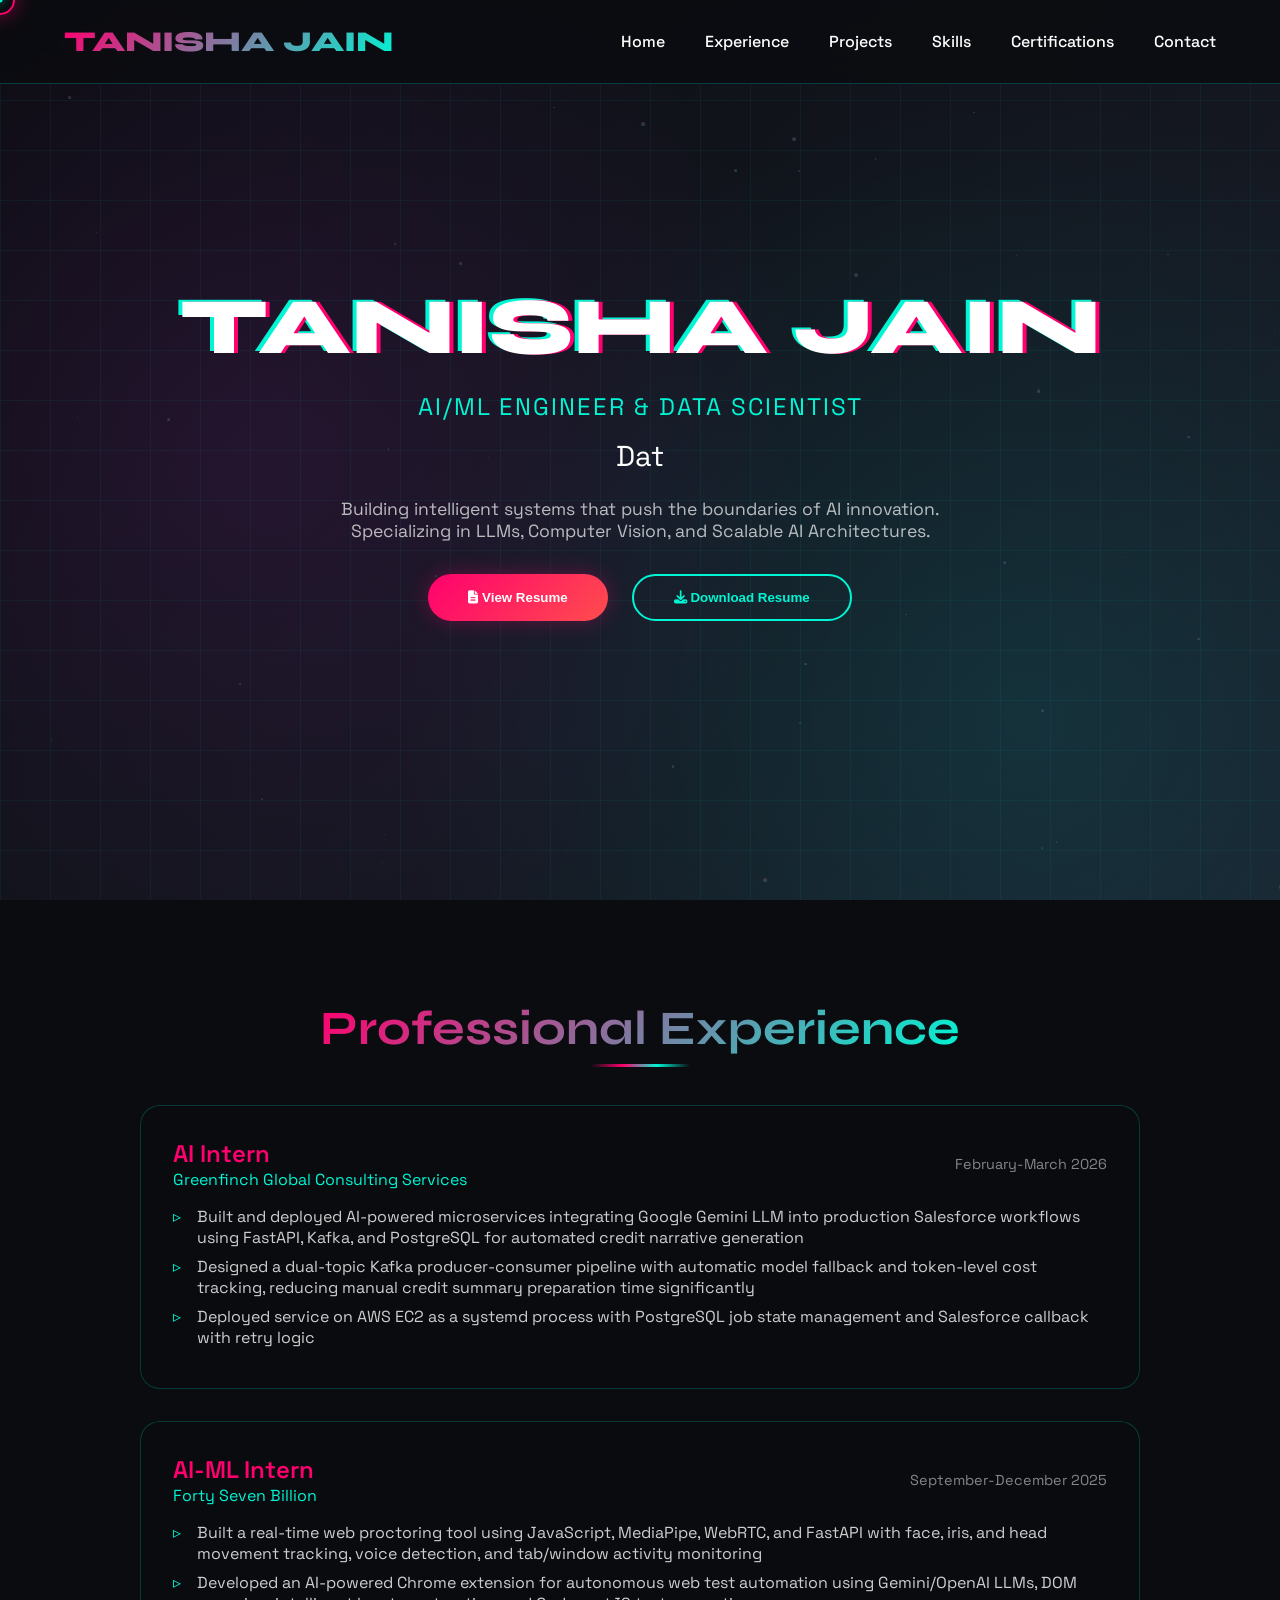
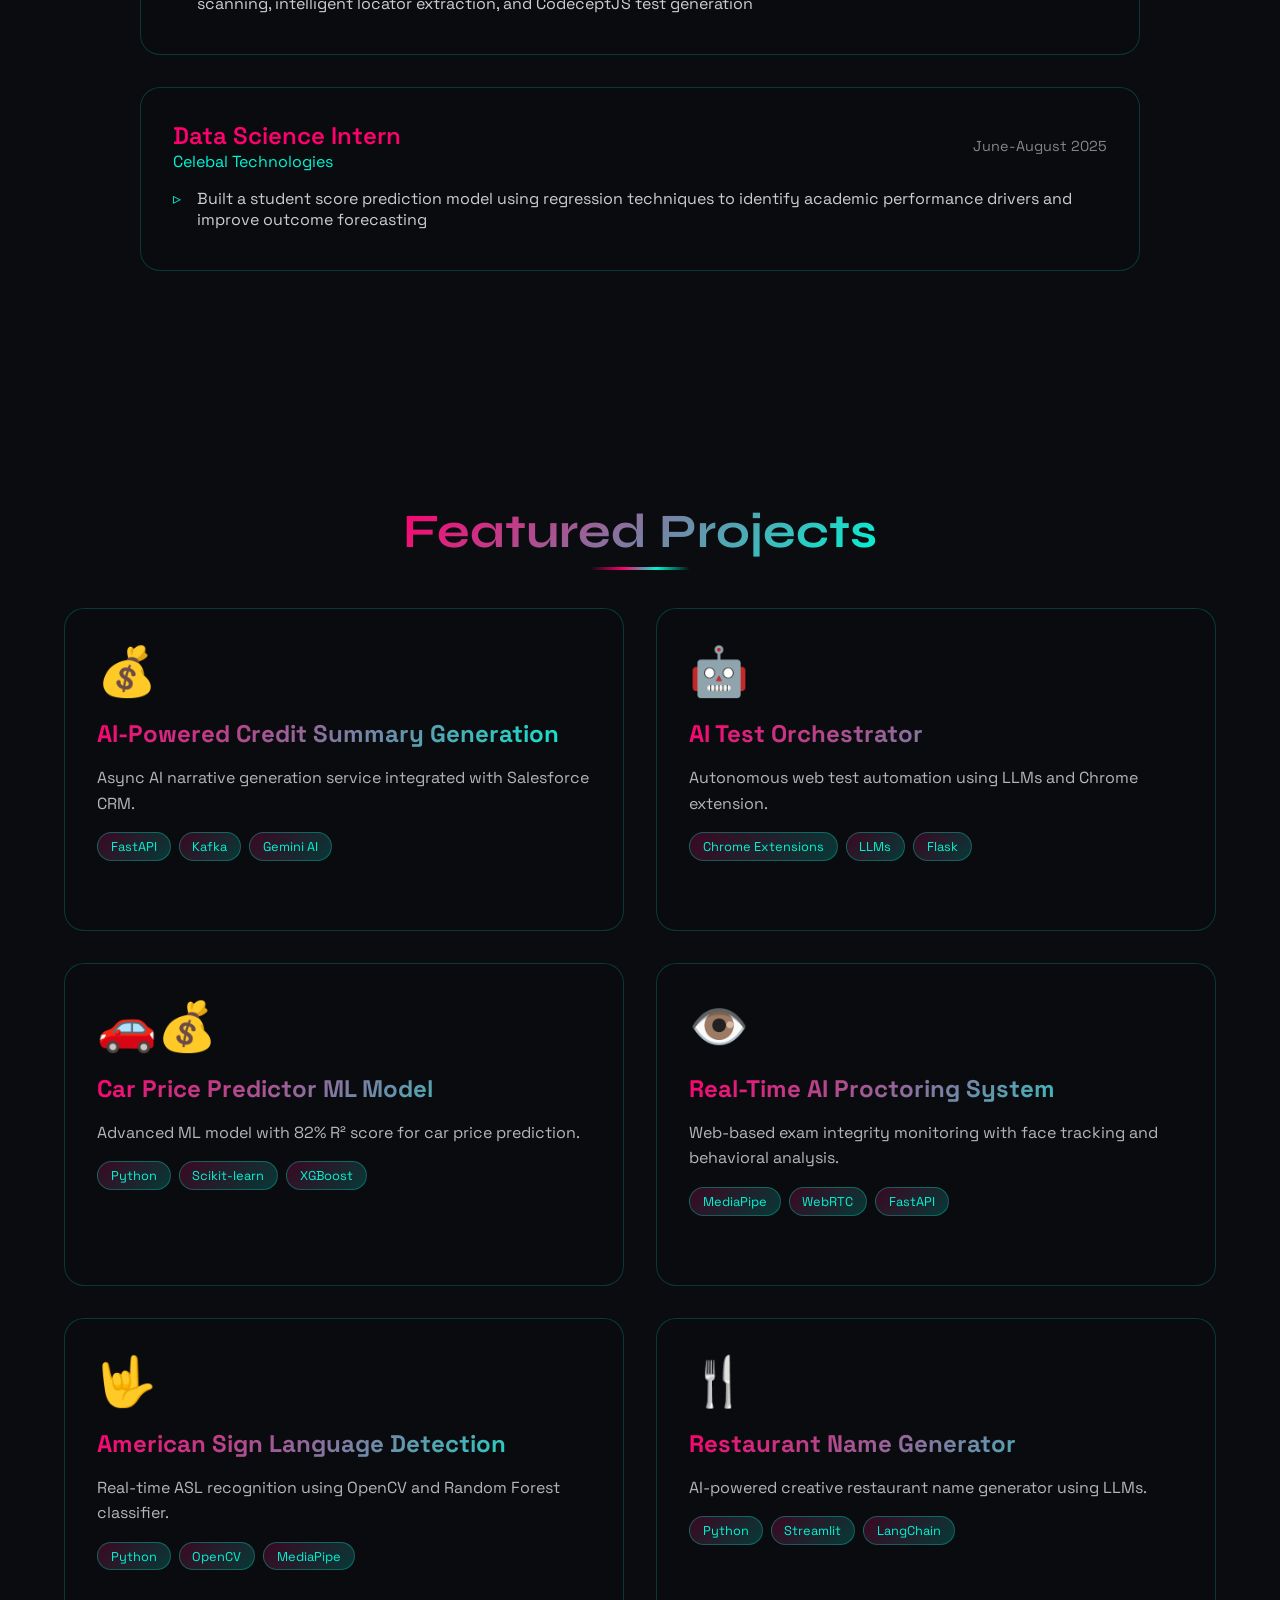
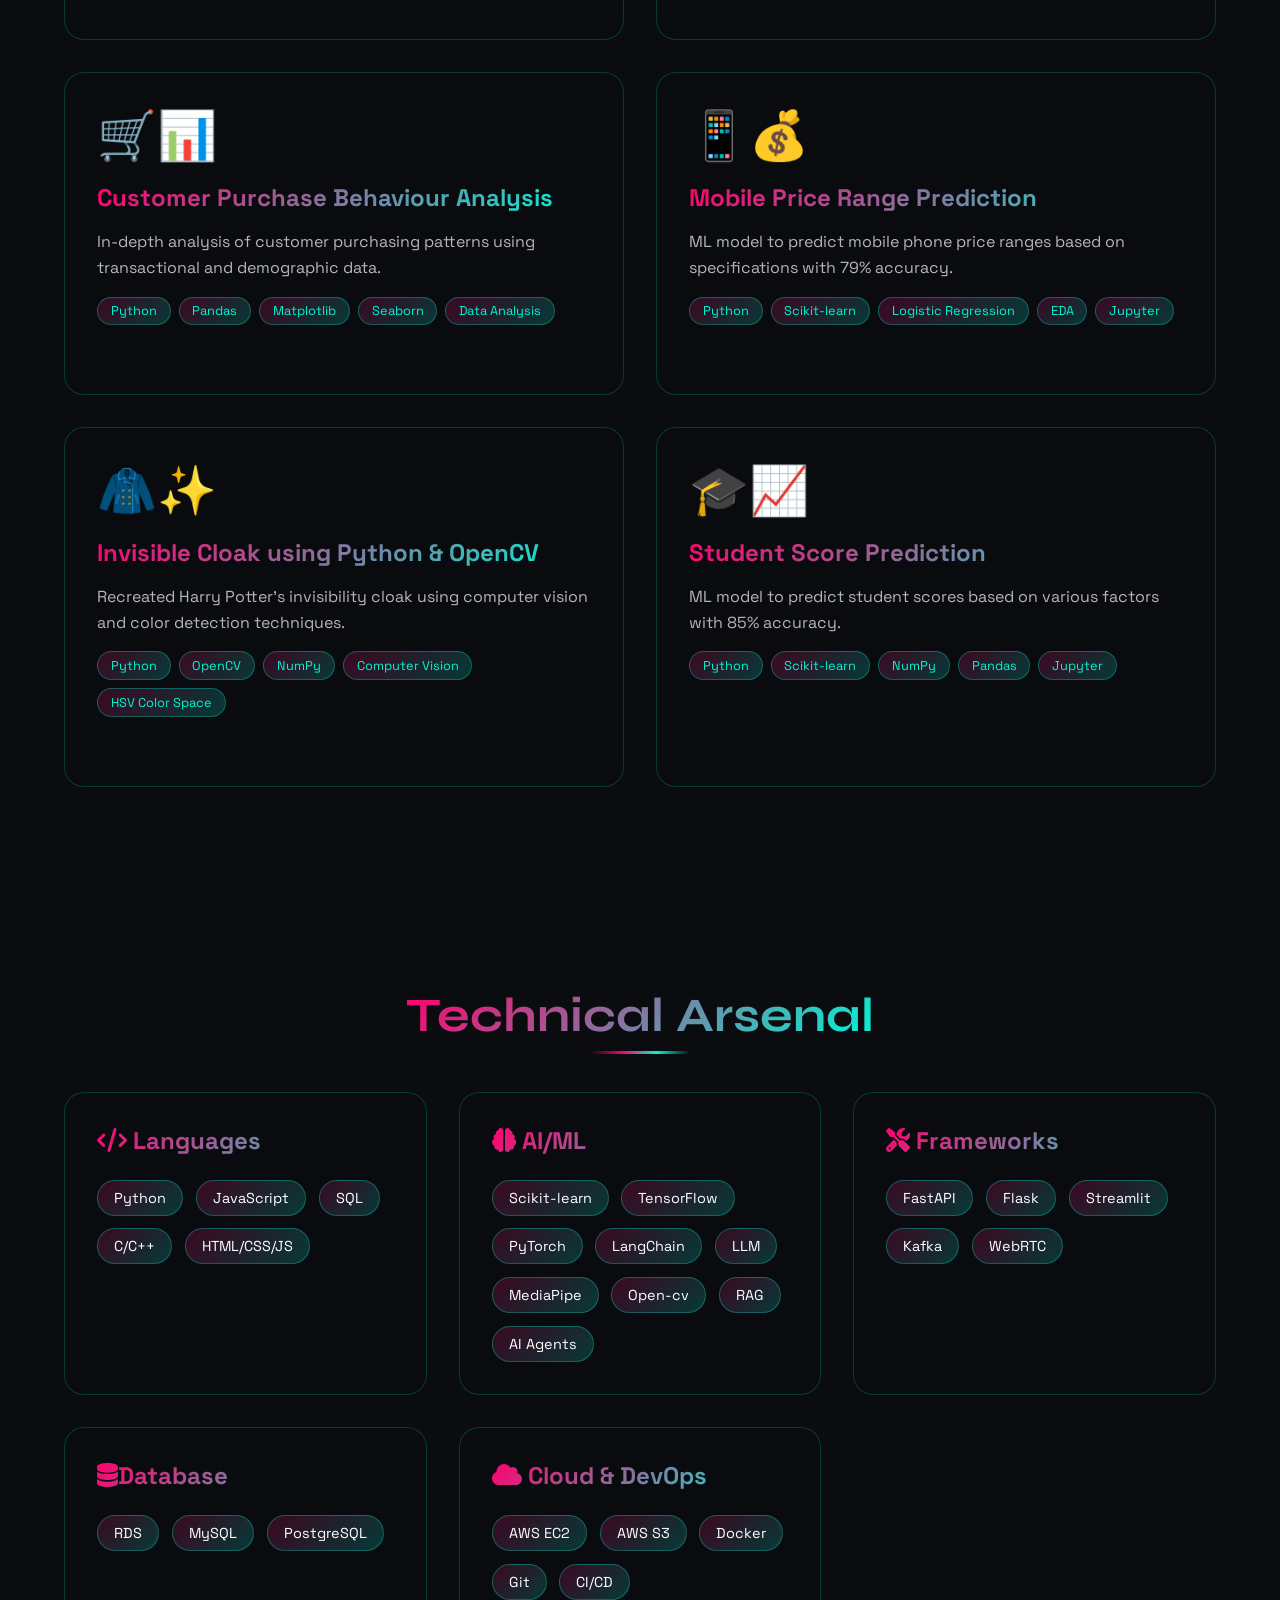
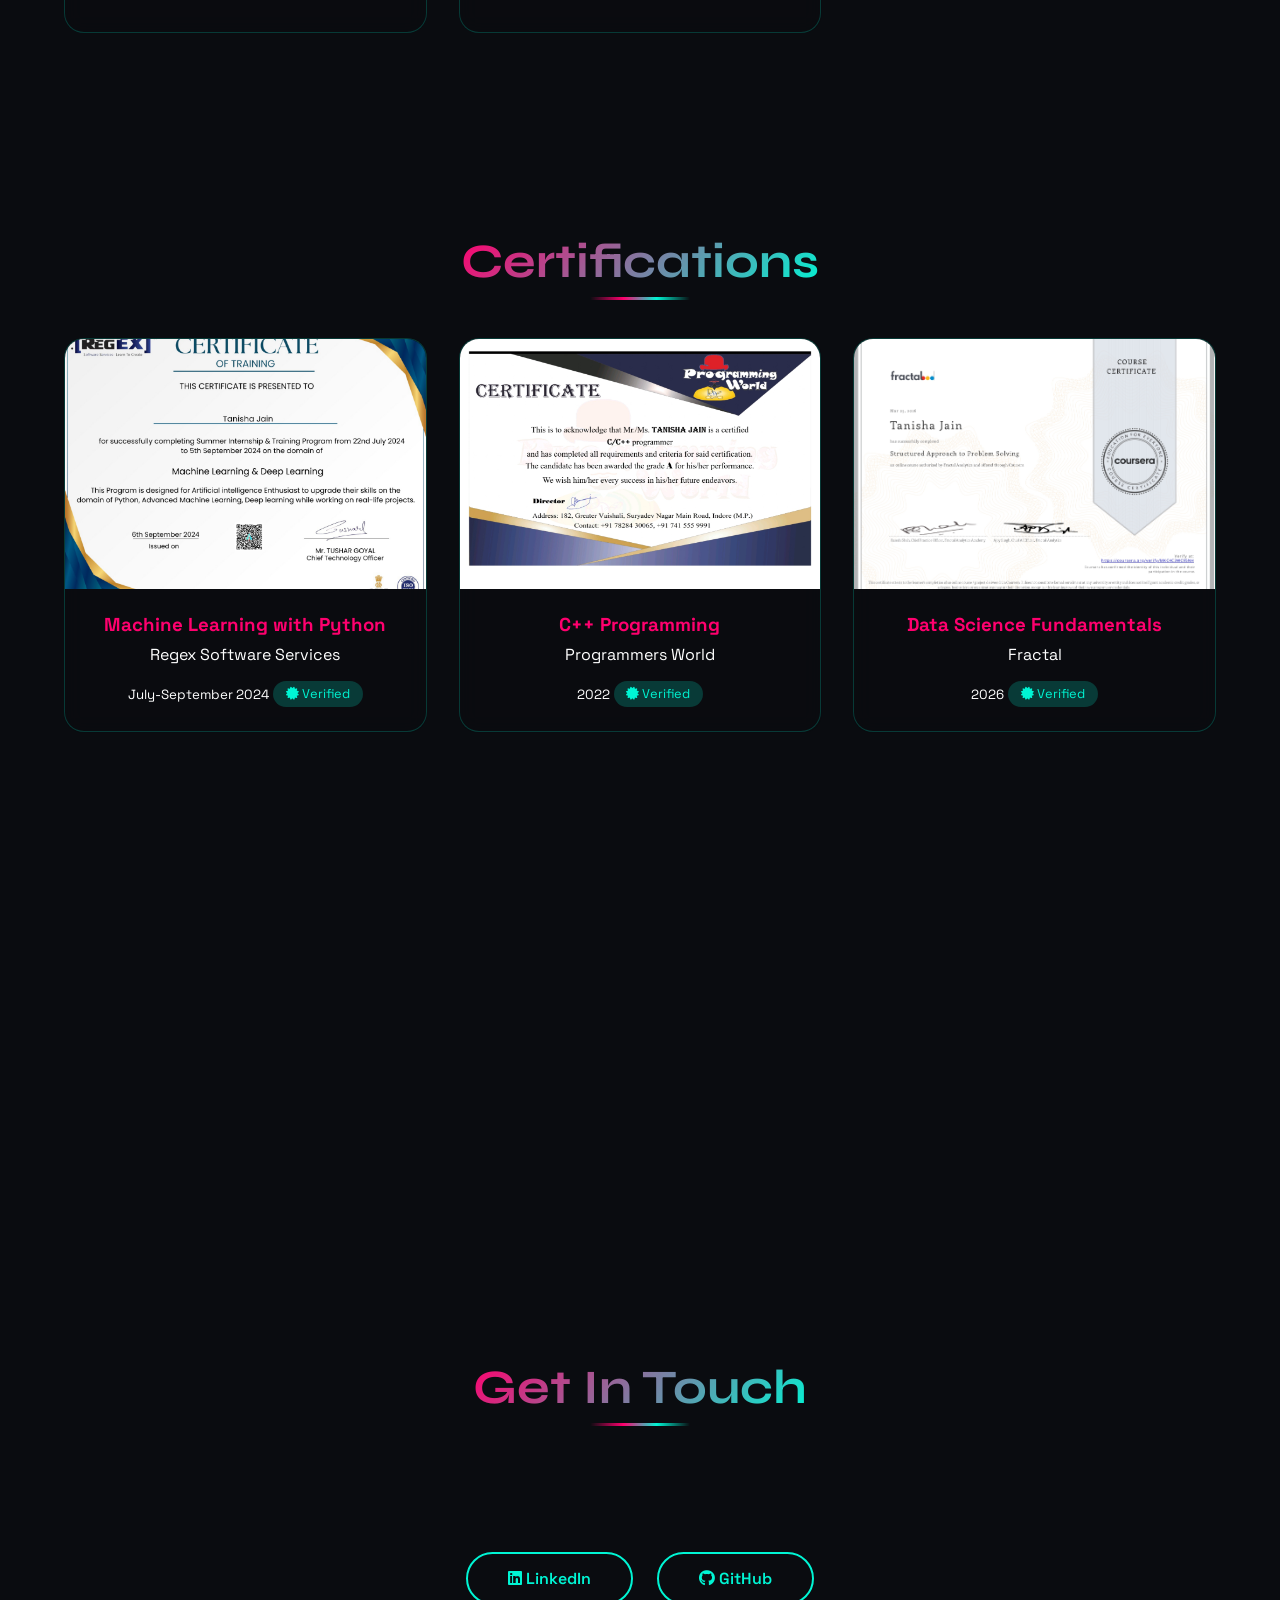
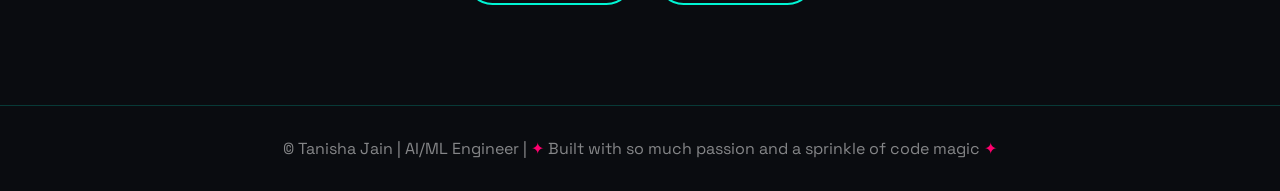
==== index.html @ f562c172 "Dev" ====
<!DOCTYPE html>
<html lang="en">

<head>
    <meta charset="UTF-8">
    <meta name="viewport" content="width=device-width, initial-scale=1.0, user-scalable=no">
    <title>Tanisha Jain | AI/ML Engineer - Portfolio</title>
    <link
        href="https://fonts.googleapis.com/css2?family=Space+Grotesk:wght@300;400;500;600;700&family=Syne:wght@400;500;600;700;800&display=swap"
        rel="stylesheet">
    <link rel="stylesheet" href="https://cdnjs.cloudflare.com/ajax/libs/font-awesome/6.4.0/css/all.min.css">
    <link rel="stylesheet" href="css/style.css">
</head>

<body>

    <div class="bg-gradient"></div>
    <div class="grid-overlay"></div>
    <div class="particles" id="particles"></div>

    <!-- Custom Cursor -->
    <div class="cursor"></div>
    <div class="cursor-dot"></div>

    <!-- Navigation -->
    <nav class="nav" id="nav">
        <div class="logo">TANISHA JAIN</div>
        <div class="menu-btn" onclick="toggleMenu()">
            <i class="fas fa-bars"></i>
        </div>
        <ul class="nav-links" id="navLinks">
            <li><a href="#home">Home</a></li>
            <li><a href="#experience">Experience</a></li>
            <li><a href="#projects">Projects</a></li>
            <li><a href="#skills">Skills</a></li>
            <li><a href="#certifications">Certifications</a></li>
            <li><a href="#contact">Contact</a></li>
        </ul>
    </nav>

    <!-- Hero Section -->
    <section id="home" class="hero">
        <div class="hero-content">
            <h1 class="glitch-text">TANISHA JAIN</h1>
            <div class="hero-subtitle">AI/ML ENGINEER & DATA SCIENTIST</div>
            <div class="typed-text">
                <span id="typed"></span>
            </div>
            <p class="hero-desc">Building intelligent systems that push the boundaries of AI innovation. Specializing in
                LLMs, Computer Vision, and Scalable AI Architectures.</p>
            <div class="hero-buttons">
                <button class="btn-primary" onclick="openResumeModal()">
                    <i class="fas fa-file-alt"></i> View Resume
                </button>
                <button class="btn-secondary" onclick="downloadResume()">
                    <i class="fas fa-download"></i> Download Resume
                </button>
            </div>
        </div>
    </section>

    <!-- Experience Section -->
    <section id="experience" class="section">
        <h2 class="section-title"><span>Professional Experience</span></h2>
        <div class="exp-container">
            <div class="exp-card reveal">
                <div class="exp-header">
                    <div>
                        <div class="exp-title">AI Intern</div>
                        <div class="exp-company">Greenfinch Global Consulting Services</div>
                    </div>
                    <div class="exp-date">February-March 2026</div>
                </div>
                <ul class="exp-list">
                    <li>Built and deployed AI-powered microservices integrating Google Gemini LLM into production
                        Salesforce workflows using FastAPI, Kafka, and PostgreSQL for automated credit narrative
                        generation</li>
                    <li>Designed a dual-topic Kafka producer-consumer pipeline with automatic model fallback and
                        token-level cost tracking, reducing manual credit summary preparation time significantly</li>
                    <li>Deployed service on AWS EC2 as a systemd process with PostgreSQL job state management and
                        Salesforce callback with retry logic</li>
                </ul>
            </div>

            <div class="exp-card reveal">
                <div class="exp-header">
                    <div>
                        <div class="exp-title">AI-ML Intern</div>
                        <div class="exp-company">Forty Seven Billion</div>
                    </div>
                    <div class="exp-date">September-December 2025</div>
                </div>
                <ul class="exp-list">
                    <li>Built a real-time web proctoring tool using JavaScript, MediaPipe, WebRTC, and FastAPI with
                        face, iris, and head movement tracking, voice detection, and tab/window activity monitoring</li>
                    <li>Developed an AI-powered Chrome extension for autonomous web test automation using Gemini/OpenAI
                        LLMs, DOM scanning, intelligent locator extraction, and CodeceptJS test generation</li>
                </ul>
            </div>

            <div class="exp-card reveal">
                <div class="exp-header">
                    <div>
                        <div class="exp-title">Data Science Intern</div>
                        <div class="exp-company">Celebal Technologies</div>
                    </div>
                    <div class="exp-date">June-August 2025</div>
                </div>
                <ul class="exp-list">
                    <li>Built a student score prediction model using regression techniques to identify academic
                        performance drivers and improve outcome forecasting</li>
                </ul>
            </div>
        </div>
    </section>

    <!-- Projects Section - Grid View -->
    <section id="projects" class="section">
        <h2 class="section-title"><span>Featured Projects</span></h2>
        <div class="projects-grid">
            <!-- Project 1: Credit Summary -->
            <div class="project-card reveal" onclick="openProjectDetail(1)">
                <div class="project-icon">💰</div>
                <h3 class="project-title">AI-Powered Credit Summary Generation</h3>
                <p class="project-description">Async AI narrative generation service integrated with Salesforce CRM.</p>
                <div class="project-tech">
                    <span class="tech-tag">FastAPI</span>
                    <span class="tech-tag">Kafka</span>
                    <span class="tech-tag">Gemini AI</span>
                </div>
                <div class="project-hover-info">
                    <span>Click to view details</span>
                </div>
            </div>

            <!-- Project 2: AI Test Orchestrator -->
            <div class="project-card reveal" onclick="openProjectDetail(2)">
                <div class="project-icon">🤖</div>
                <h3 class="project-title">AI Test Orchestrator</h3>
                <p class="project-description">Autonomous web test automation using LLMs and Chrome extension.</p>
                <div class="project-tech">
                    <span class="tech-tag">Chrome Extensions</span>
                    <span class="tech-tag">LLMs</span>
                    <span class="tech-tag">Flask</span>
                </div>
                <div class="project-hover-info">
                    <span>Click to view details </span>
                </div>
            </div>

            <!-- Project 3: car Price Predictor -->
            <div class="project-card reveal" onclick="openProjectDetail(3)">
                <div class="project-icon">🚗💰</div>
                <h3 class="project-title">Car Price Predictor ML Model</h3>
                <p class="project-description">Advanced ML model with 82% R² score for car price prediction.</p>
                <div class="project-tech">
                    <span class="tech-tag">Python</span>
                    <span class="tech-tag">Scikit-learn</span>
                    <span class="tech-tag">XGBoost</span>
                </div>
                <div class="project-hover-info">
                    <span>Click to view details </span>
                </div>
            </div>

            <!-- Project 4: AI Proctoring System -->
            <div class="project-card reveal" onclick="openProjectDetail(4)">
                <div class="project-icon">👁️</div>
                <h3 class="project-title">Real-Time AI Proctoring System</h3>
                <p class="project-description">Web-based exam integrity monitoring with face tracking and behavioral
                    analysis.</p>
                <div class="project-tech">
                    <span class="tech-tag">MediaPipe</span>
                    <span class="tech-tag">WebRTC</span>
                    <span class="tech-tag">FastAPI</span>
                </div>
                <div class="project-hover-info">
                    <span>Click to view details </span>
                </div>
            </div>

            <!-- Project 5: ASL Detection -->
            <div class="project-card reveal" onclick="openProjectDetail(5)">
                <div class="project-icon">🤟</div>
                <h3 class="project-title">American Sign Language Detection</h3>
                <p class="project-description">Real-time ASL recognition using OpenCV and Random Forest classifier.</p>
                <div class="project-tech">
                    <span class="tech-tag">Python</span>
                    <span class="tech-tag">OpenCV</span>
                    <span class="tech-tag">MediaPipe</span>
                </div>
                <div class="project-hover-info">
                    <span>Click to view details </span>
                </div>
            </div>

            <!-- Project 6: Restaurant Name Generator -->
            <div class="project-card reveal" onclick="openProjectDetail(6)">
                <div class="project-icon">🍴</div>
                <h3 class="project-title">Restaurant Name Generator</h3>
                <p class="project-description">AI-powered creative restaurant name generator using LLMs.</p>
                <div class="project-tech">
                    <span class="tech-tag">Python</span>
                    <span class="tech-tag">Streamlit</span>
                    <span class="tech-tag">LangChain</span>
                </div>
                <div class="project-hover-info">
                    <span>Click to view details </span>
                </div>
            </div>
            <!-- Project 7: Customer Purchase Behaviour Analysis -->
            <div class="project-card reveal" onclick="openProjectDetail(7)">
                <div class="project-icon">🛒📊</div>
                <h3 class="project-title">Customer Purchase Behaviour Analysis</h3>
                <p class="project-description">In-depth analysis of customer purchasing patterns using transactional and
                    demographic data.</p>
                <div class="project-tech">
                    <span class="tech-tag">Python</span>
                    <span class="tech-tag">Pandas</span>
                    <span class="tech-tag">Matplotlib</span>
                    <span class="tech-tag">Seaborn</span>
                    <span class="tech-tag">Data Analysis</span>
                </div>
                <div class="project-hover-info">
                    <span>Click to view details </span>
                </div>
            </div>
            <!-- Project 8: Mobile Price Range Prediction -->
            <div class="project-card reveal" onclick="openProjectDetail(8)">
                <div class="project-icon">📱💰</div>
                <h3 class="project-title">Mobile Price Range Prediction</h3>
                <p class="project-description">ML model to predict mobile phone price ranges based on specifications
                    with 79% accuracy.</p>
                <div class="project-tech">
                    <span class="tech-tag">Python</span>
                    <span class="tech-tag">Scikit-learn</span>
                    <span class="tech-tag">Logistic Regression</span>
                    <span class="tech-tag">EDA</span>
                    <span class="tech-tag">Jupyter</span>
                </div>
                <div class="project-hover-info">
                    <span>Click to view details </span>
                </div>
            </div>
            <!-- Project 9: Invisible Cloak using Python & OpenCV -->
            <div class="project-card reveal" onclick="openProjectDetail(9)">
                <div class="project-icon">🧥✨</div>
                <h3 class="project-title">Invisible Cloak using Python & OpenCV</h3>
                <p class="project-description">Recreated Harry Potter's invisibility cloak using computer vision and
                    color detection techniques.</p>
                <div class="project-tech">
                    <span class="tech-tag">Python</span>
                    <span class="tech-tag">OpenCV</span>
                    <span class="tech-tag">NumPy</span>
                    <span class="tech-tag">Computer Vision</span>
                    <span class="tech-tag">HSV Color Space</span>
                </div>
                <div class="project-hover-info">
                    <span>Click to view details </span>
                </div>
            </div>
            <!-- Project 10: Student Score Prediction -->
            <div class="project-card reveal" onclick="openProjectDetail(10)">
                <div class="project-icon">🎓📈</div>
                <h3 class="project-title">Student Score Prediction</h3>
                <p class="project-description">ML model to predict student scores based on various factors with 85%
                    accuracy.</p>
                <div class="project-tech">
                    <span class="tech-tag">Python</span>
                    <span class="tech-tag">Scikit-learn</span>
                    <span class="tech-tag">NumPy</span>
                    <span class="tech-tag">Pandas</span>
                    <span class="tech-tag">Jupyter</span>
                </div>
                <div class="project-hover-info">
                    <span>Click to view details </span>
                </div>
            </div>
        </div>
    </section>

    <!-- Skills Section -->
    <section id="skills" class="section">
        <h2 class="section-title"><span>Technical Arsenal</span></h2>
        <div class="skills-container">
            <div class="skills-grid">
                <div class="skill-category reveal">
                    <h3><i class="fas fa-code"></i> Languages</h3>
                    <div class="skill-items">
                        <span class="skill-item">Python</span>
                        <span class="skill-item">JavaScript</span>
                        <span class="skill-item">SQL</span>
                        <span class="skill-item">C/C++</span>
                        <span class="skill-item">HTML/CSS/JS</span>
                    </div>
                </div>

                <div class="skill-category reveal">
                    <h3><i class="fas fa-brain"></i> AI/ML</h3>
                    <div class="skill-items">
                        <span class="skill-item">Scikit-learn</span>
                        <span class="skill-item">TensorFlow</span>
                        <span class="skill-item">PyTorch</span>
                        <span class="skill-item">LangChain</span>
                        <!-- <span class="skill-item"></span> -->
                        <span class="skill-item">LLM</span>
                        <span class="skill-item">MediaPipe</span>
                        <span class="skill-item">Open-cv</span>
                        <span class="skill-item">RAG</span>
                        <span class="skill-item">AI Agents</span>
                    </div>
                </div>

                <div class="skill-category reveal">
                    <h3><i class="fas fa-tools"></i> Frameworks</h3>
                    <div class="skill-items">
                        <span class="skill-item">FastAPI</span>
                        <span class="skill-item">Flask</span>
                        <span class="skill-item">Streamlit</span>
                        <span class="skill-item">Kafka</span>

                        <span class="skill-item">WebRTC</span>
                    </div>
                </div>
                <div class="skill-category reveal">
                    <h3><i class="fas fa-database"></i>Database</h3>
                    <div class="skill-items">
                        <span class="skill-item">RDS</span>
                        <span class="skill-item">MySQL</span>
                        <span class="skill-item">PostgreSQL</span>

                    </div>
                </div>

                <div class="skill-category reveal">
                    <h3><i class="fas fa-cloud"></i> Cloud & DevOps</h3>
                    <div class="skill-items">
                        <span class="skill-item">AWS EC2</span>
                        <span class="skill-item">AWS S3</span>
                        <span class="skill-item">Docker</span>
                        <span class="skill-item">Git</span>
                        <span class="skill-item">CI/CD</span>
                    </div>
                </div>
            </div>
        </div>
    </section>

    <!-- Certifications Section -->
    <section id="certifications" class="section">
        <h2 class="section-title"><span>Certifications</span></h2>
        <div class="cert-grid">
            <div class="cert-card reveal" onclick="openCertificateModal('machine-learning')">
                <div class="cert-image-container">
                    <img src="certificates/machine-learning-cert.jpg" alt="Machine Learning with Python Certificate"
                        class="cert-image"
                        onerror="this.src='https://via.placeholder.com/400x300/ff006e/ffffff?text=Machine+Learning+Certificate'">
                    <div class="cert-overlay">
                        <i class="fas fa-search-plus"></i> View Certificate
                    </div>
                </div>
                <div class="cert-info">
                    <h3>Machine Learning with Python</h3>
                    <p>Regex Software Services</p>
                    <small>July-September 2024</small>
                    <div class="cert-badge">
                        <i class="fas fa-certificate"></i> Verified
                    </div>
                </div>
            </div>

            <div class="cert-card reveal" onclick="openCertificateModal('cpp')">
                <div class="cert-image-container">
                    <img src="certificates/cpp-cert.jpg" alt="C++ Programming Certificate" class="cert-image"
                        onerror="this.src='https://via.placeholder.com/400x300/00f5d4/000000?text=C%2B%2B+Certificate'">
                    <div class="cert-overlay">
                        <i class="fas fa-search-plus"></i> View Certificate
                    </div>
                </div>
                <div class="cert-info">
                    <h3>C++ Programming</h3>
                    <p>Programmers World</p>
                    <small>2022</small>
                    <div class="cert-badge">
                        <i class="fas fa-certificate"></i> Verified
                    </div>
                </div>
            </div>
            <div class="cert-card reveal" onclick="openCertificateModal('data-science')">
                <div class="cert-image-container">
                    <img src="certificates/data-science-cert.jpg" alt="Data Science Fundamentals Certificate"
                        class="cert-image"
                        onerror="this.src='https://via.placeholder.com/400x300/ff006e/ffffff?text=Data+Science+Certificate'">
                    <div class="cert-overlay">
                        <i class="fas fa-search-plus"></i> View Certificate
                    </div>
                </div>
                <div class="cert-info">
                    <h3>Data Science Fundamentals</h3>
                    <p>Fractal</p>
                    <small>2026</small>
                    <div class="cert-badge">
                        <i class="fas fa-certificate"></i> Verified
                    </div>
                </div>
            </div>

            <div class="cert-card reveal" onclick="openCertificateModal('python')">
                <div class="cert-image-container">
                    <img src="certificates/python-cert.jpg" alt="Python Programming Certificate" class="cert-image"
                        onerror="this.src='https://via.placeholder.com/400x300/ff006e/ffffff?text=Python+Certificate'">
                    <div class="cert-overlay">
                        <i class="fas fa-search-plus"></i> View Certificate
                    </div>
                </div>
                <div class="cert-info">
                    <h3>Python Programming</h3>
                    <p>CISCO</p>
                    <small>2023</small>
                    <div class="cert-badge">
                        <i class="fas fa-certificate"></i> Verified
                    </div>
                </div>
            </div>
        </div>
    </section>

    <!-- Contact Section -->
    <section id="contact" class="section">
        <h2 class="section-title"><span>Get In Touch</span></h2>
        <div class="contact-container">
            <div class="contact-info">
                <div class="contact-item reveal">
                    <a href="mailto:tanishaj073@gmail.com">
                        <i class="fas fa-envelope"></i> tanishaj073@gmail.com
                    </a>
                </div>
                <div class="contact-item reveal">
                    <a href="tel:+919511382416">
                        <i class="fas fa-phone"></i> +91 9511382416
                    </a>
                </div>
            </div>
            <div class="hero-buttons" style="margin-top: 2rem;">
                <!-- <a href="mailto:tanishaj073@gmail.com" class="btn-primary">
                    <i class="fas fa-paper-plane"></i> Send Message
                </a> -->
                <a href="https://www.linkedin.com/in/tanisha-jain-63a935269/" target="_blank" class="btn-secondary">
                    <i class="fab fa-linkedin"></i> LinkedIn
                </a>
                <a href="https://github.com/tanisha1407" target="_blank" class="btn-secondary">
                    <i class="fab fa-github"></i> GitHub
                </a>
            </div>
        </div>
    </section>

    <footer
        style="text-align: center; padding: 2rem; color: rgba(255,255,255,0.5); border-top: 1px solid rgba(0, 245, 212, 0.2);">
        <p>© Tanisha Jain | AI/ML Engineer | <span style="color: #ff006e;">✦</span> Built with so much passion and a
            sprinkle of code magic
            <span style="color: #ff006e;">✦</span>
        </p>
    </footer>

    <!-- Resume Modal -->
    <div id="resumeModal" class="modal">
        <div class="modal-content" style="max-width: 800px; background: #0a0c10; padding: 20px;">
            <button class="close-modal" onclick="closeResumeModal()">&times;</button>
            <div style="padding: 20px; text-align: center;">
                <i class="fas fa-file-pdf" style="font-size: 4rem; color: #ff006e;"></i>
                <h2 style="margin: 20px 0;">Tanisha Jain - Resume</h2>
                <div style="background: rgba(255,255,255,0.05); border-radius: 10px; padding: 20px; margin: 20px 0;">
                    <p><i class="fas fa-user"></i> <strong>Tanisha Jain</strong></p>
                    <p><i class="fas fa-graduation-cap"></i> B.Tech AI & Data Science | CGPA: 9.00</p>
                    <p><i class="fas fa-envelope"></i> tanishaj073@gmail.com</p>
                    <p><i class="fas fa-phone"></i> +91 9511382416</p>
                </div>
                <div class="hero-buttons" style="justify-content: center;">
                    <button onclick="downloadResume()" class="btn-primary">
                        <i class="fas fa-download"></i> Download PDF
                    </button>
                    <button onclick="window.print()" class="btn-secondary">
                        <i class="fas fa-print"></i> Print
                    </button>
                </div>
            </div>
        </div>
    </div>

    <!-- Certificate Modal -->
    <div id="certModal" class="cert-modal" onclick="closeCertModal()">
        <div class="cert-modal-content" onclick="event.stopPropagation()">
            <button class="close-cert-modal" onclick="closeCertModal()">&times;</button>
            <img id="certModalImage" class="cert-modal-image" src="" alt="Certificate">
            <div class="cert-modal-info">
                <h3 id="certModalTitle">Certificate Title</h3>
                <p id="certModalIssuer">Issuer</p>
                <p id="certModalDate">Date</p>
                <div class="cert-modal-buttons">
                    <button onclick="downloadCertificate()" class="cert-download-btn">
                        <i class="fas fa-download"></i> Download Certificate
                    </button>
                </div>
            </div>
        </div>
    </div>

    <script src="js/script.js"></script>
</body>

</html>
---- css/style.css ----
* {
    margin: 0;
    padding: 0;
    box-sizing: border-box;
}

body {
    font-family: 'Space Grotesk', sans-serif;
    background: #0a0c10;
    color: #fff;
    overflow-x: hidden;
}

/* Animated Background */
.bg-gradient {
    position: fixed;
    top: 0;
    left: 0;
    width: 100%;
    height: 100%;
    background: radial-gradient(circle at 20% 50%, rgba(156, 39, 176, 0.15) 0%, rgba(0, 0, 0, 0) 50%),
                radial-gradient(circle at 80% 80%, rgba(0, 255, 255, 0.1) 0%, rgba(0, 0, 0, 0) 50%),
                linear-gradient(135deg, #0a0c10 0%, #1a1e2a 100%);
    z-index: -2;
}

/* Animated Grid */
.grid-overlay {
    position: fixed;
    top: 0;
    left: 0;
    width: 100%;
    height: 100%;
    background-image: 
        linear-gradient(rgba(0, 255, 255, 0.05) 1px, transparent 1px),
        linear-gradient(90deg, rgba(0, 255, 255, 0.05) 1px, transparent 1px);
    background-size: 50px 50px;
    z-index: -1;
    animation: gridMove 20s linear infinite;
}

@keyframes gridMove {
    0% { transform: translate(0, 0); }
    100% { transform: translate(50px, 50px); }
}

/* Floating Particles */
.particles {
    position: fixed;
    top: 0;
    left: 0;
    width: 100%;
    height: 100%;
    z-index: -1;
    overflow: hidden;
}

.particle {
    position: absolute;
    background: linear-gradient(135deg, #ff006e, #00f5d4);
    border-radius: 50%;
    opacity: 0.3;
    animation: floatParticle 15s infinite;
}

@keyframes floatParticle {
    0%, 100% { transform: translateY(0) rotate(0deg); }
    50% { transform: translateY(-100px) rotate(180deg); }
}

/* Custom Cursor */
.cursor {
    width: 30px;
    height: 30px;
    border: 2px solid #ff006e;
    border-radius: 50%;
    position: fixed;
    pointer-events: none;
    z-index: 9999;
    transition: 0.1s;
    transform: translate(-50%, -50%);
    box-shadow: 0 0 20px rgba(255, 0, 110, 0.5);
}

.cursor-dot {
    width: 5px;
    height: 5px;
    background: #00f5d4;
    border-radius: 50%;
    position: fixed;
    pointer-events: none;
    z-index: 9999;
    transition: 0.05s;
    transform: translate(-50%, -50%);
    box-shadow: 0 0 10px #00f5d4;
}

/* Navigation */
.nav {
    position: fixed;
    top: 0;
    width: 100%;
    padding: 1.5rem 5%;
    display: flex;
    justify-content: space-between;
    align-items: center;
    z-index: 1000;
    backdrop-filter: blur(20px);
    background: rgba(10, 12, 16, 0.8);
    border-bottom: 1px solid rgba(0, 255, 255, 0.2);
    transition: 0.3s;
}

.nav.scrolled {
    background: rgba(10, 12, 16, 0.95);
    border-bottom: 1px solid #ff006e;
    box-shadow: 0 5px 20px rgba(255, 0, 110, 0.2);
}

.logo {
    font-size: 1.8rem;
    font-weight: 800;
    font-family: 'Syne', sans-serif;
    background: linear-gradient(135deg, #ff006e, #00f5d4, #ff006e);
    background-size: 200% 200%;
    -webkit-background-clip: text;
    -webkit-text-fill-color: transparent;
    animation: gradientShift 3s ease infinite;
    position: relative;
}

@keyframes gradientShift {
    0%, 100% { background-position: 0% 50%; }
    50% { background-position: 100% 50%; }
}

.nav-links {
    display: flex;
    gap: 2.5rem;
    list-style: none;
}

.nav-links a {
    color: #fff;
    text-decoration: none;
    font-weight: 500;
    transition: 0.3s;
    position: relative;
}

.nav-links a::before {
    content: '';
    position: absolute;
    bottom: -5px;
    left: 0;
    width: 0;
    height: 2px;
    background: linear-gradient(90deg, #ff006e, #00f5d4);
    transition: 0.3s;
}

.nav-links a:hover::before {
    width: 100%;
}

.nav-links a:hover {
    color: #00f5d4;
    text-shadow: 0 0 10px #00f5d4;
}

.menu-btn {
    display: none;
    font-size: 1.5rem;
    cursor: pointer;
    color: #00f5d4;
}

/* Hero Section */
.hero {
    min-height: 100vh;
    display: flex;
    align-items: center;
    justify-content: center;
    position: relative;
    overflow: hidden;
}

.hero-content {
    text-align: center;
    z-index: 2;
    animation: fadeInUp 1s ease;
}

@keyframes fadeInUp {
    from {
        opacity: 0;
        transform: translateY(30px);
    }
    to {
        opacity: 1;
        transform: translateY(0);
    }
}

.glitch-text {
    font-size: 5rem;
    font-weight: 800;
    font-family: 'Syne', sans-serif;
    position: relative;
    text-shadow: 0.05em 0 0 #ff006e, -0.05em -0.025em 0 #00f5d4;
    animation: glitch 1s infinite;
    margin-bottom: 1rem;
}

@keyframes glitch {
    0%, 100% { text-shadow: 0.05em 0 0 #ff006e, -0.05em -0.025em 0 #00f5d4; }
    25% { text-shadow: -0.05em 0 0 #ff006e, 0.05em 0.025em 0 #00f5d4; }
    50% { text-shadow: 0.05em 0.025em 0 #ff006e, -0.05em 0 0 #00f5d4; }
    75% { text-shadow: -0.05em 0.025em 0 #ff006e, 0.05em 0 0 #00f5d4; }
}

.hero-subtitle {
    font-size: 1.5rem;
    color: #00f5d4;
    margin-bottom: 1rem;
    letter-spacing: 2px;
}

.typed-text {
    font-size: 1.8rem;
    margin-bottom: 1.5rem;
}

.hero-desc {
    font-size: 1.1rem;
    color: rgba(255, 255, 255, 0.7);
    max-width: 600px;
    margin: 0 auto 2rem;
}

.hero-buttons {
    display: flex;
    gap: 1.5rem;
    justify-content: center;
    flex-wrap: wrap;
}

.btn-primary {
    padding: 14px 40px;
    background: linear-gradient(135deg, #ff006e, #ff4d4d);
    border: none;
    border-radius: 50px;
    color: #fff;
    font-weight: 600;
    cursor: pointer;
    transition: 0.3s;
    position: relative;
    overflow: hidden;
    text-decoration: none;
    display: inline-block;
    box-shadow: 0 0 20px rgba(255, 0, 110, 0.3);
}

.btn-primary:hover {
    transform: translateY(-2px);
    box-shadow: 0 0 30px rgba(255, 0, 110, 0.5);
}

.btn-secondary {
    padding: 14px 40px;
    background: transparent;
    border: 2px solid #00f5d4;
    border-radius: 50px;
    color: #00f5d4;
    font-weight: 600;
    cursor: pointer;
    transition: 0.3s;
    text-decoration: none;
    display: inline-block;
    position: relative;
    overflow: hidden;
}

.btn-secondary:hover {
    background: #00f5d4;
    color: #000;
    box-shadow: 0 0 30px rgba(0, 245, 212, 0.5);
    border-color: #00f5d4;
}

/* Section Styles */
.section {
    padding: 100px 5%;
    position: relative;
}

.section-title {
    text-align: center;
    font-size: 3rem;
    margin-bottom: 3rem;
    font-family: 'Syne', sans-serif;
    position: relative;
}

.section-title span {
    background: linear-gradient(135deg, #ff006e, #00f5d4);
    -webkit-background-clip: text;
    -webkit-text-fill-color: transparent;
    position: relative;
}

.section-title::before {
    content: '';
    position: absolute;
    bottom: -10px;
    left: 50%;
    transform: translateX(-50%);
    width: 100px;
    height: 3px;
    background: linear-gradient(90deg, transparent, #ff006e, #00f5d4, transparent);
}

/* Experience Cards */
.exp-container {
    max-width: 1000px;
    margin: 0 auto;
}

.exp-card {
    background: rgba(10, 12, 16, 0.6);
    backdrop-filter: blur(10px);
    border-radius: 20px;
    padding: 2rem;
    margin-bottom: 2rem;
    border: 1px solid rgba(0, 245, 212, 0.2);
    transition: 0.3s;
    position: relative;
    overflow: hidden;
}

.exp-card::before {
    content: '';
    position: absolute;
    top: 0;
    left: 0;
    width: 100%;
    height: 100%;
    background: linear-gradient(90deg, transparent, rgba(255, 0, 110, 0.1), transparent);
    transform: translateX(-100%);
    transition: 0.5s;
}

.exp-card:hover::before {
    transform: translateX(100%);
}

.exp-card:hover {
    transform: translateY(-5px);
    border-color: #ff006e;
    box-shadow: 0 10px 30px rgba(255, 0, 110, 0.2);
}

.exp-header {
    display: flex;
    justify-content: space-between;
    align-items: center;
    flex-wrap: wrap;
    margin-bottom: 1rem;
}

.exp-title {
    font-size: 1.5rem;
    color: #ff006e;
    font-weight: 600;
}

.exp-company {
    font-size: 1rem;
    color: #00f5d4;
}

.exp-date {
    color: rgba(255, 255, 255, 0.5);
    font-size: 0.9rem;
}

.exp-list {
    list-style: none;
    margin-top: 1rem;
}

.exp-list li {
    margin-bottom: 0.5rem;
    padding-left: 1.5rem;
    position: relative;
    color: rgba(255, 255, 255, 0.8);
}

.exp-list li::before {
    content: '▹';
    position: absolute;
    left: 0;
    color: #00f5d4;
}

/* Projects Grid */
.projects-grid {
    display: grid;
    grid-template-columns: repeat(auto-fit, minmax(380px, 1fr));
    gap: 2rem;
    max-width: 1400px;
    margin: 0 auto;
}

.project-card {
    background: rgba(10, 12, 16, 0.6);
    backdrop-filter: blur(10px);
    border-radius: 20px;
    padding: 2rem;
    border: 1px solid rgba(0, 245, 212, 0.2);
    transition: all 0.4s cubic-bezier(0.175, 0.885, 0.32, 1.275);
    position: relative;
    overflow: hidden;
    cursor: pointer;
    animation: glowPulse 3s ease-in-out infinite;
}

@keyframes glowPulse {
    0%, 100% { box-shadow: 0 0 5px rgba(0, 245, 212, 0.2); }
    50% { box-shadow: 0 0 20px rgba(0, 245, 212, 0.5); }
}

.project-card::after {
    content: '';
    position: absolute;
    top: 0;
    left: 0;
    width: 100%;
    height: 100%;
    background: linear-gradient(135deg, rgba(255, 0, 110, 0.1), rgba(0, 245, 212, 0.1));
    opacity: 0;
    transition: 0.3s;
}

.project-card:hover::after {
    opacity: 1;
}

.project-card:hover {
    transform: translateY(-10px) scale(1.02);
    border-color: #ff006e;
    box-shadow: 0 20px 40px rgba(255, 0, 110, 0.2);
}

.project-icon {
    font-size: 3rem;
    margin-bottom: 1rem;
    display: inline-block;
    animation: float 3s ease-in-out infinite;
}

@keyframes float {
    0%, 100% { transform: translateY(0); }
    50% { transform: translateY(-10px); }
}

.project-title {
    font-size: 1.5rem;
    margin-bottom: 1rem;
    background: linear-gradient(135deg, #ff006e, #00f5d4);
    -webkit-background-clip: text;
    -webkit-text-fill-color: transparent;
}

.project-description {
    color: rgba(255, 255, 255, 0.7);
    margin-bottom: 1rem;
    line-height: 1.6;
}

.project-features {
    list-style: none;
    margin: 1rem 0;
}

.project-features li {
    font-size: 0.9rem;
    margin-bottom: 0.5rem;
    padding-left: 1.2rem;
    position: relative;
    color: rgba(255, 255, 255, 0.6);
}

.project-features li::before {
    content: '✦';
    position: absolute;
    left: 0;
    color: #ff006e;
}

.project-tech {
    display: flex;
    flex-wrap: wrap;
    gap: 0.5rem;
    margin: 1rem 0;
}

.tech-tag {
    background: linear-gradient(135deg, rgba(255, 0, 110, 0.2), rgba(0, 245, 212, 0.2));
    padding: 0.3rem 0.8rem;
    border-radius: 20px;
    font-size: 0.8rem;
    color: #00f5d4;
    border: 1px solid rgba(0, 245, 212, 0.3);
    transition: 0.3s;
}

.tech-tag:hover {
    background: linear-gradient(135deg, #ff006e, #00f5d4);
    color: #fff;
    transform: scale(1.05);
}

.project-hover-info {
    margin-top: 1rem;
    text-align: center;
    opacity: 0;
    transition: 0.3s;
}

.project-card:hover .project-hover-info {
    opacity: 1;
}

.project-hover-info span {
    color: #00f5d4;
    font-size: 0.9rem;
    display: inline-flex;
    align-items: center;
    gap: 0.5rem;
}

.project-hover-info span::after {
    content: '→';
    transition: 0.3s;
}

.project-card:hover .project-hover-info span::after {
    transform: translateX(5px);
}

.project-links {
    display: flex;
    gap: 1rem;
    margin-top: 1.5rem;
    padding-top: 1rem;
    border-top: 1px solid rgba(255, 255, 255, 0.1);
}

.project-link {
    display: inline-flex;
    align-items: center;
    gap: 0.5rem;
    padding: 0.5rem 1.2rem;
    background: rgba(255, 0, 110, 0.1);
    border-radius: 25px;
    color: #ff006e;
    text-decoration: none;
    font-size: 0.9rem;
    transition: 0.3s;
    border: 1px solid rgba(255, 0, 110, 0.3);
}

.project-link:hover {
    background: #ff006e;
    color: #fff;
    transform: translateY(-2px);
    border-color: #ff006e;
    box-shadow: 0 5px 15px rgba(255, 0, 110, 0.3);
}

.project-link:first-child:hover {
    background: #00f5d4;
    border-color: #00f5d4;
    color: #000;
}

/* Skills Section */
.skills-container {
    max-width: 1200px;
    margin: 0 auto;
}

.skills-grid {
    display: grid;
    grid-template-columns: repeat(auto-fit, minmax(300px, 1fr));
    gap: 2rem;
}

.skill-category {
    background: rgba(10, 12, 16, 0.6);
    backdrop-filter: blur(10px);
    border-radius: 20px;
    padding: 2rem;
    border: 1px solid rgba(0, 245, 212, 0.2);
    transition: 0.3s;
}

.skill-category:hover {
    border-color: #ff006e;
    transform: translateY(-5px);
}

.skill-category h3 {
    font-size: 1.5rem;
    margin-bottom: 1.5rem;
    background: linear-gradient(135deg, #ff006e, #00f5d4);
    -webkit-background-clip: text;
    -webkit-text-fill-color: transparent;
}

.skill-items {
    display: flex;
    flex-wrap: wrap;
    gap: 0.8rem;
}

.skill-item {
    background: linear-gradient(135deg, rgba(255, 0, 110, 0.2), rgba(0, 245, 212, 0.2));
    padding: 0.5rem 1rem;
    border-radius: 25px;
    font-size: 0.9rem;
    transition: 0.3s;
    cursor: pointer;
    border: 1px solid rgba(0, 245, 212, 0.3);
}

.skill-item:hover {
    transform: scale(1.05) translateY(-2px);
    background: linear-gradient(135deg, #ff006e, #00f5d4);
    color: #fff;
    border-color: transparent;
    box-shadow: 0 5px 15px rgba(255, 0, 110, 0.3);
}

/* Certificate Gallery */
.cert-grid {
    display: grid;
    grid-template-columns: repeat(auto-fit, minmax(300px, 1fr));
    gap: 2rem;
    max-width: 1200px;
    margin: 0 auto;
}

.cert-card {
    background: rgba(10, 12, 16, 0.6);
    backdrop-filter: blur(10px);
    border-radius: 20px;
    overflow: hidden;
    transition: 0.4s;
    cursor: pointer;
    border: 1px solid rgba(0, 245, 212, 0.2);
}

.cert-card:hover {
    transform: translateY(-10px) scale(1.02);
    border-color: #ff006e;
    box-shadow: 0 20px 40px rgba(255, 0, 110, 0.2);
}

.cert-image-container {
    position: relative;
    width: 100%;
    height: 250px;
    overflow: hidden;
    cursor: pointer;
}

.cert-image {
    width: 100%;
    height: 100%;
    object-fit: cover;
    transition: transform 0.5s ease;
}

.cert-card:hover .cert-image {
    transform: scale(1.1);
}

.cert-overlay {
    position: absolute;
    top: 0;
    left: 0;
    width: 100%;
    height: 100%;
    background: rgba(0, 0, 0, 0.7);
    display: flex;
    align-items: center;
    justify-content: center;
    opacity: 0;
    transition: 0.3s;
    color: white;
    font-size: 1.2rem;
    gap: 0.5rem;
}

.cert-card:hover .cert-overlay {
    opacity: 1;
}

.cert-info {
    padding: 1.5rem;
    text-align: center;
}

.cert-info h3 {
    margin-bottom: 0.5rem;
    color: #ff006e;
}

.cert-badge {
    margin-top: 1rem;
    padding: 0.3rem 0.8rem;
    background: rgba(0, 245, 212, 0.2);
    display: inline-block;
    border-radius: 20px;
    font-size: 0.8rem;
    color: #00f5d4;
}

/* Contact Section */
.contact-container {
    max-width: 600px;
    margin: 0 auto;
    text-align: center;
}

.contact-info {
    display: flex;
    justify-content: center;
    gap: 2rem;
    flex-wrap: wrap;
    margin-bottom: 2rem;
}

.contact-item {
    background: rgba(10, 12, 16, 0.6);
    backdrop-filter: blur(10px);
    padding: 1rem 2rem;
    border-radius: 50px;
    transition: 0.3s;
    border: 1px solid rgba(0, 245, 212, 0.3);
}

.contact-item:hover {
    transform: translateY(-5px);
    background: linear-gradient(135deg, rgba(255, 0, 110, 0.2), rgba(0, 245, 212, 0.2));
    border-color: #ff006e;
}

.contact-item a {
    color: #fff;
    text-decoration: none;
    font-size: 1.1rem;
}

.contact-item i {
    margin-right: 0.5rem;
    color: #ff006e;
}

/* Modal for Demo Video */
.modal {
    display: none;
    position: fixed;
    top: 0;
    left: 0;
    width: 100%;
    height: 100%;
    background: rgba(0, 0, 0, 0.95);
    z-index: 2000;
    justify-content: center;
    align-items: center;
    backdrop-filter: blur(20px);
}

.modal.active {
    display: flex;
    animation: fadeIn 0.3s ease;
}

@keyframes fadeIn {
    from { opacity: 0; }
    to { opacity: 1; }
}

.modal-content {
    position: relative;
    width: 90%;
    max-width: 1000px;
    background: linear-gradient(135deg, #ff006e, #00f5d4);
    border-radius: 20px;
    padding: 5px;
}

.modal-content > *:not(button) {
    background: #0a0c10;
    border-radius: 16px;
}

.modal-content iframe {
    width: 100%;
    height: 500px;
    border: none;
    border-radius: 16px;
}

.close-modal {
    position: absolute;
    top: -40px;
    right: 0;
    color: white;
    font-size: 30px;
    cursor: pointer;
    background: none;
    border: none;
    z-index: 10;
    transition: 0.3s;
}

.close-modal:hover {
    color: #ff006e;
    transform: rotate(90deg);
}

/* Resume Modal */
#resumeModal .modal-content {
    max-width: 600px;
    background: #0a0c10;
    border: 2px solid #ff006e;
    box-shadow: 0 0 50px rgba(255, 0, 110, 0.3);
}

/* Certificate Modal */
.cert-modal {
    display: none;
    position: fixed;
    top: 0;
    left: 0;
    width: 100%;
    height: 100%;
    background: rgba(0, 0, 0, 0.95);
    z-index: 2000;
    justify-content: center;
    align-items: center;
    backdrop-filter: blur(20px);
    cursor: pointer;
}

.cert-modal.active {
    display: flex;
    animation: fadeIn 0.3s ease;
}

.cert-modal-content {
    max-width: 90%;
    max-height: 90%;
    position: relative;
    background: #0a0c10;
    border-radius: 20px;
    padding: 20px;
    border: 2px solid #ff006e;
    box-shadow: 0 0 50px rgba(255, 0, 110, 0.3);
}

.cert-modal-image {
    max-width: 100%;
    max-height: 80vh;
    border-radius: 10px;
    display: block;
    margin: 0 auto;
}

.cert-modal-info {
    margin-top: 1rem;
    text-align: center;
    padding: 1rem;
    background: rgba(255, 255, 255, 0.05);
    border-radius: 10px;
}

.cert-modal-info h3 {
    color: #ff006e;
    margin-bottom: 0.5rem;
}

.cert-modal-buttons {
    display: flex;
    gap: 1rem;
    justify-content: center;
    margin-top: 1rem;
}

.cert-download-btn {
    padding: 0.5rem 1.5rem;
    background: linear-gradient(135deg, #ff006e, #ff4d4d);
    border: none;
    border-radius: 25px;
    color: white;
    cursor: pointer;
    transition: 0.3s;
    text-decoration: none;
    display: inline-block;
}

.cert-download-btn:hover {
    transform: translateY(-2px);
    box-shadow: 0 5px 15px rgba(255, 0, 110, 0.3);
}

.close-cert-modal {
    position: absolute;
    top: -40px;
    right: 0;
    color: white;
    font-size: 30px;
    cursor: pointer;
    background: none;
    border: none;
    transition: 0.3s;
}

.close-cert-modal:hover {
    color: #ff006e;
    transform: rotate(90deg);
}

/* Scroll Reveal */
.reveal {
    opacity: 0;
    transform: translateY(50px);
    transition: 0.8s;
}

.reveal.active {
    opacity: 1;
    transform: translateY(0);
}

/* Code Block Styling */
pre {
    font-family: 'Courier New', monospace;
    background: #0a0c10;
    color: #00f5d4;
    padding: 1rem;
    border-radius: 10px;
    overflow-x: auto;
    font-size: 0.85rem;
    line-height: 1.5;
    white-space: pre-wrap;
    word-wrap: break-word;
}

pre code {
    color: #00f5d4;
}

/* Scrollbar */
::-webkit-scrollbar {
    width: 10px;
}

::-webkit-scrollbar-track {
    background: rgba(10, 12, 16, 0.8);
}

::-webkit-scrollbar-thumb {
    background: linear-gradient(135deg, #ff006e, #00f5d4);
    border-radius: 5px;
}

::-webkit-scrollbar-thumb:hover {
    background: linear-gradient(135deg, #ff4d4d, #00f5d4);
}

/* Responsive Design */
@media (max-width: 768px) {
    .glitch-text {
        font-size: 2.5rem;
    }

    .hero-subtitle {
        font-size: 1rem;
    }

    .typed-text {
        font-size: 1.2rem;
    }

    .nav-links {
        display: none;
    }

    .menu-btn {
        display: block;
    }

    .nav-links.active {
        display: flex;
        flex-direction: column;
        position: absolute;
        top: 100%;
        left: 0;
        width: 100%;
        background: rgba(10, 12, 16, 0.95);
        padding: 2rem;
        text-align: center;
        backdrop-filter: blur(20px);
        gap: 1.5rem;
    }

    .section-title {
        font-size: 2rem;
    }

    .projects-grid {
        grid-template-columns: 1fr;
    }

    .project-links {
        flex-direction: column;
    }

    .modal-content iframe {
        height: 250px;
    }

    .cert-image-container {
        height: 200px;
    }

    .contact-info {
        flex-direction: column;
        align-items: center;
    }

    .hero-buttons {
        flex-direction: column;
        align-items: center;
    }

    .btn-primary, .btn-secondary {
        width: 100%;
        text-align: center;
    }
}
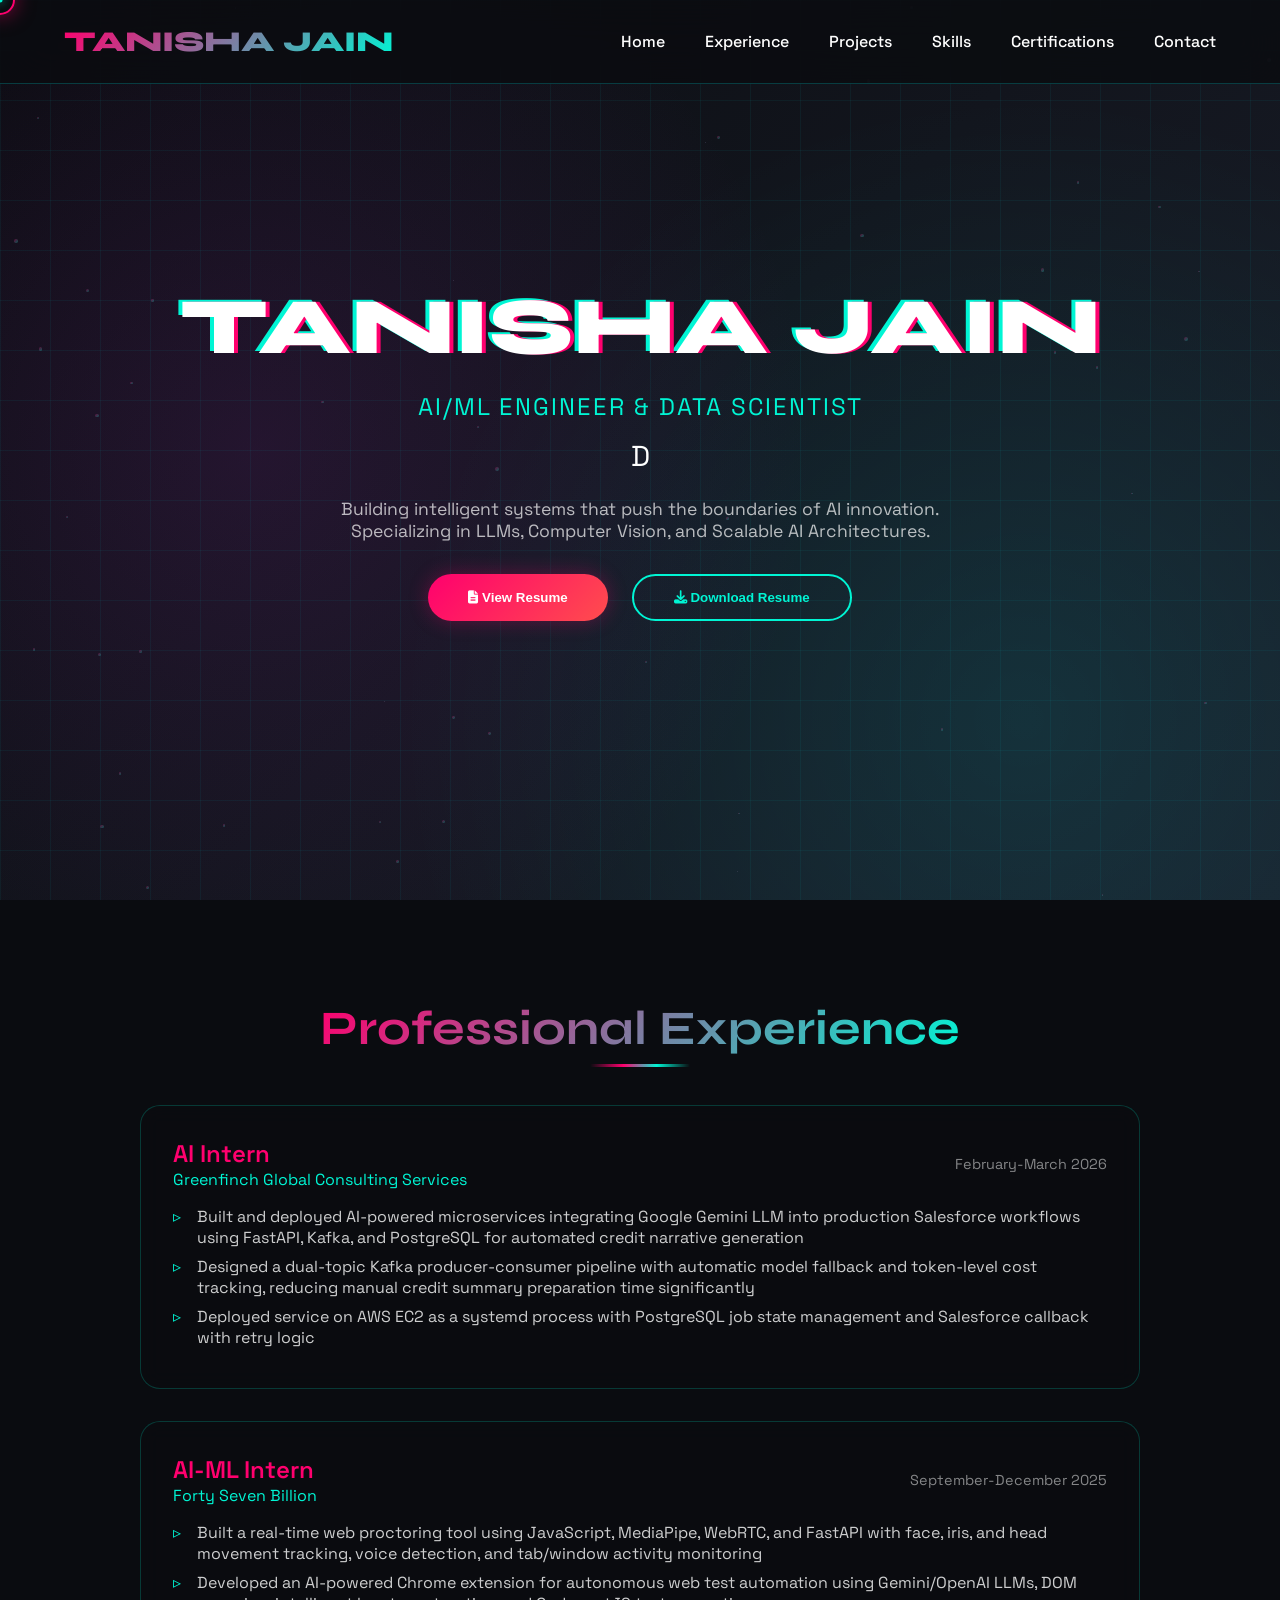
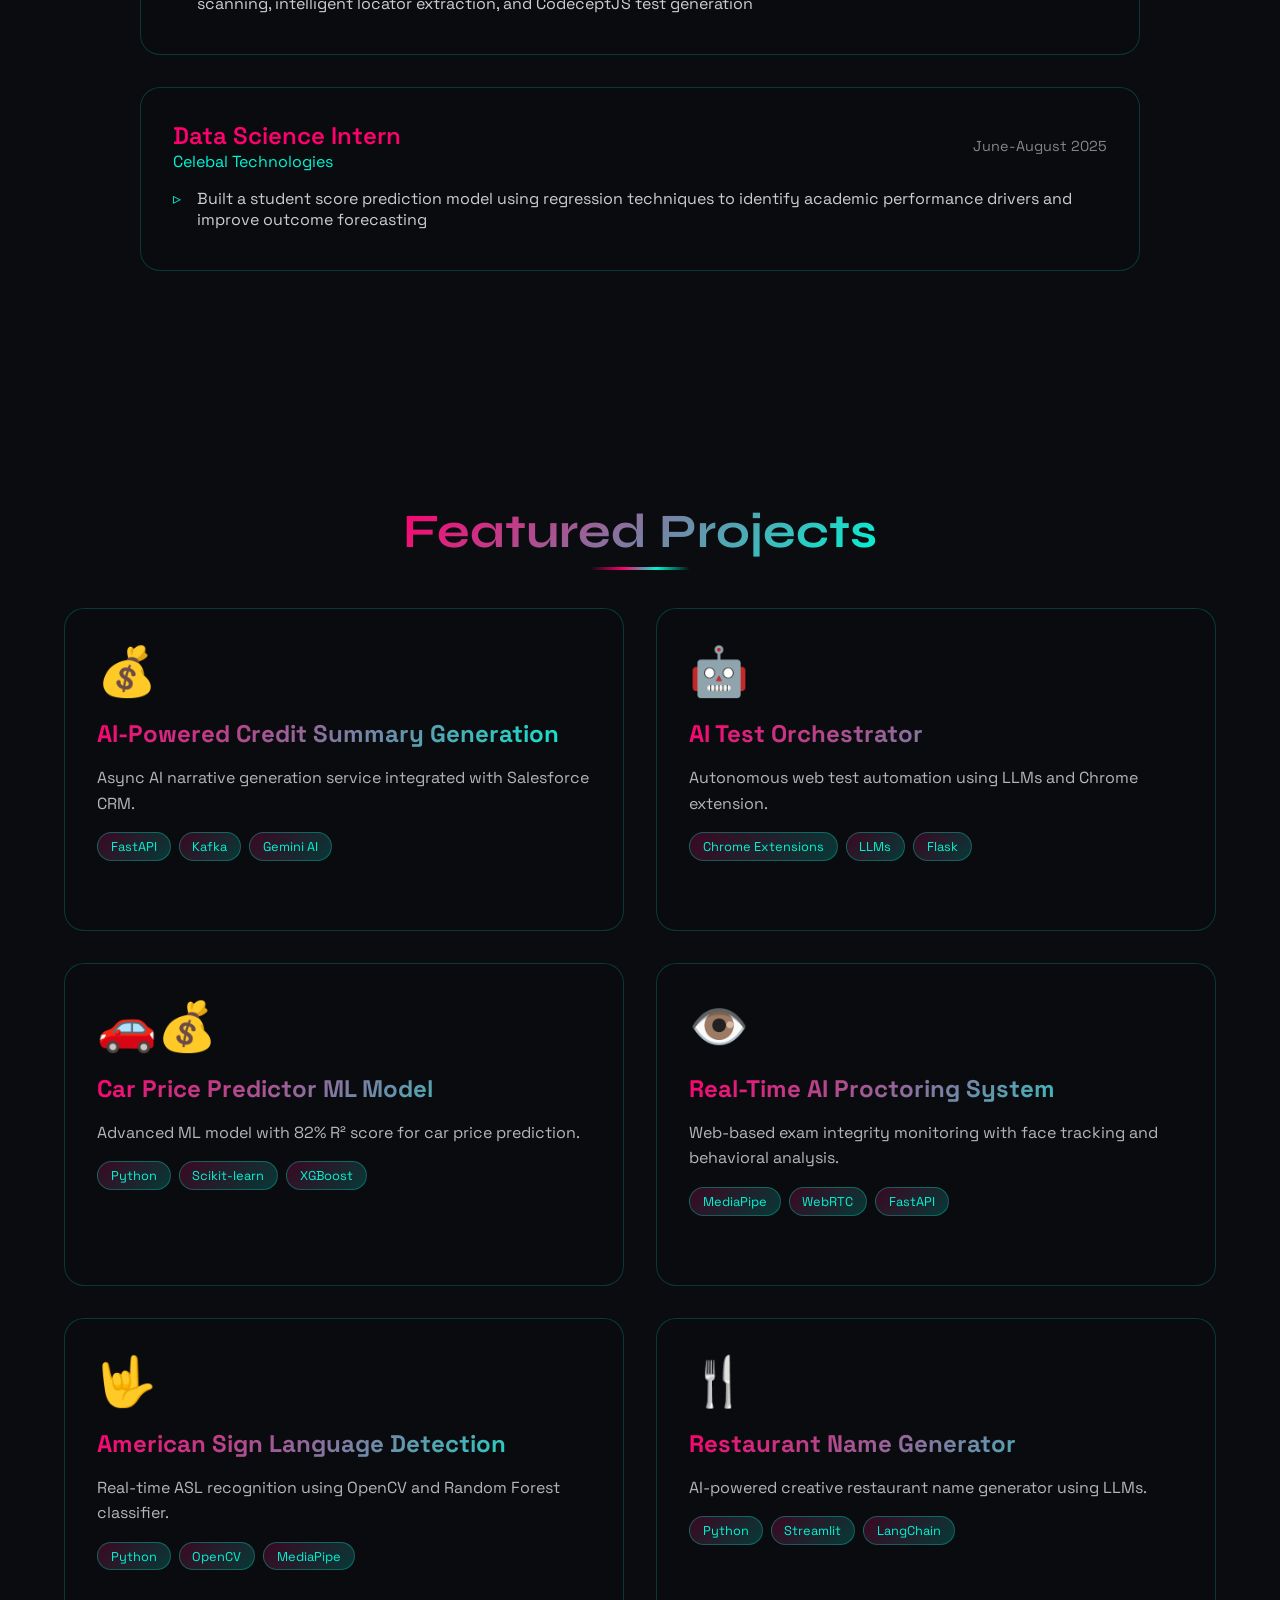
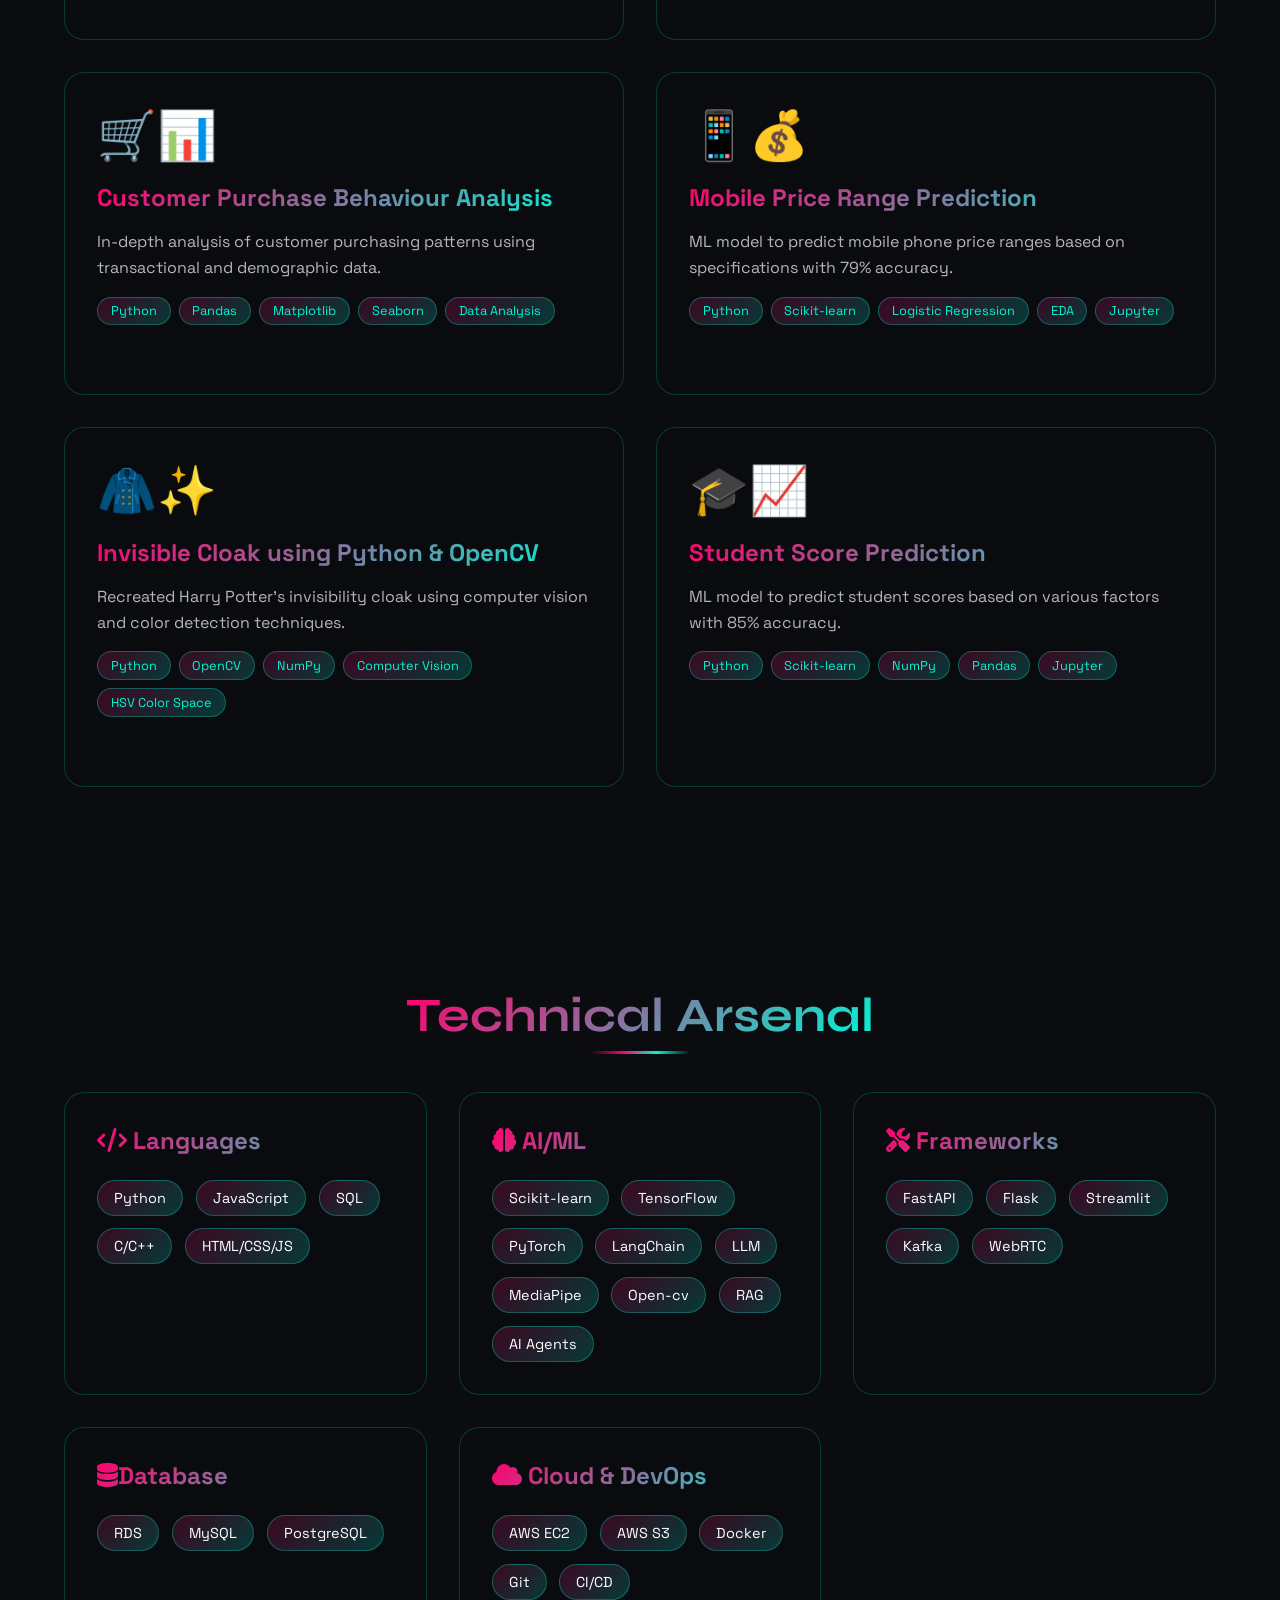
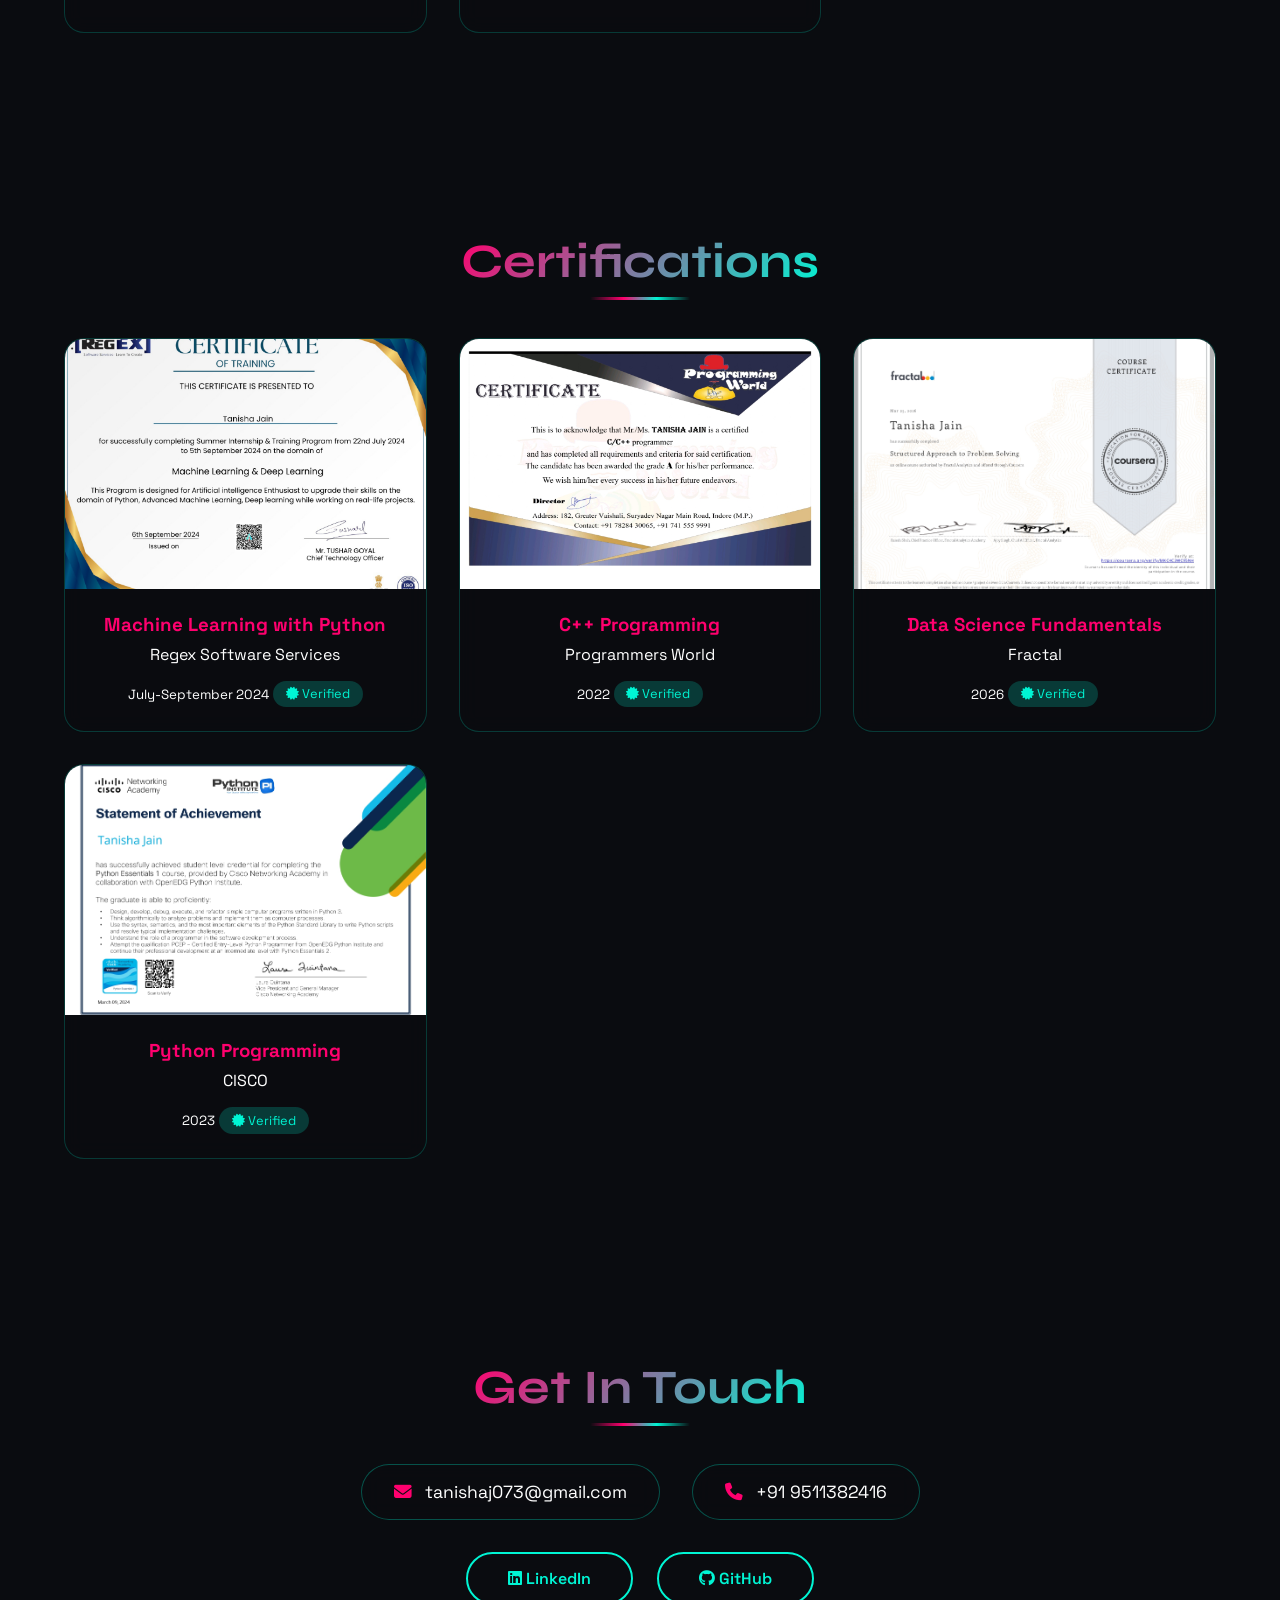
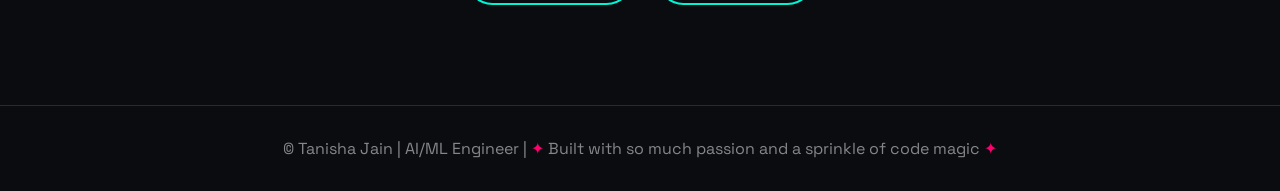
==== commit 8a9a421a: "Updated portfolio files and videos" ====
--- a/index.html
+++ b/index.html
@@ -467,27 +467,26 @@
     <div id="resumeModal" class="modal">
         <div class="modal-content" style="max-width: 800px; background: #0a0c10; padding: 20px;">
             <button class="close-modal" onclick="closeResumeModal()">&times;</button>
-            <div style="padding: 20px; text-align: center;">
-                <i class="fas fa-file-pdf" style="font-size: 4rem; color: #ff006e;"></i>
-                <h2 style="margin: 20px 0;">Tanisha Jain - Resume</h2>
-                <div style="background: rgba(255,255,255,0.05); border-radius: 10px; padding: 20px; margin: 20px 0;">
-                    <p><i class="fas fa-user"></i> <strong>Tanisha Jain</strong></p>
-                    <p><i class="fas fa-graduation-cap"></i> B.Tech AI & Data Science | CGPA: 9.00</p>
-                    <p><i class="fas fa-envelope"></i> tanishaj073@gmail.com</p>
-                    <p><i class="fas fa-phone"></i> +91 9511382416</p>
-                </div>
-                <div class="hero-buttons" style="justify-content: center;">
+            <div style="padding: 20px;">
+                <h2 style="text-align:center; margin-bottom: 15px;">Tanisha Jain - Resume</h2>
+
+                <!-- ✅ PDF Preview -->
+                <iframe src="https://drive.google.com/file/d/1Qkcj-QErggsoUXm3nWz5a2XBW2QLx1J2/view?usp=drive_link"
+                    style="width:100%; height:500px; border:none; border-radius:10px; ">
+                </iframe>
+
+                <!-- Buttons -->
+                <div class="hero-buttons" style="justify-content: center; margin-top: 15px;">
                     <button onclick="downloadResume()" class="btn-primary">
                         <i class="fas fa-download"></i> Download PDF
                     </button>
-                    <button onclick="window.print()" class="btn-secondary">
-                        <i class="fas fa-print"></i> Print
-                    </button>
+                    <a href="resume/Tanisha_Jain_Resume.pdf" target="_blank" class="btn-secondary">
+                        <i class="fas fa-external-link-alt"></i> Open in New Tab
+                    </a>
                 </div>
             </div>
         </div>
     </div>
-
     <!-- Certificate Modal -->
     <div id="certModal" class="cert-modal" onclick="closeCertModal()">
         <div class="cert-modal-content" onclick="event.stopPropagation()">
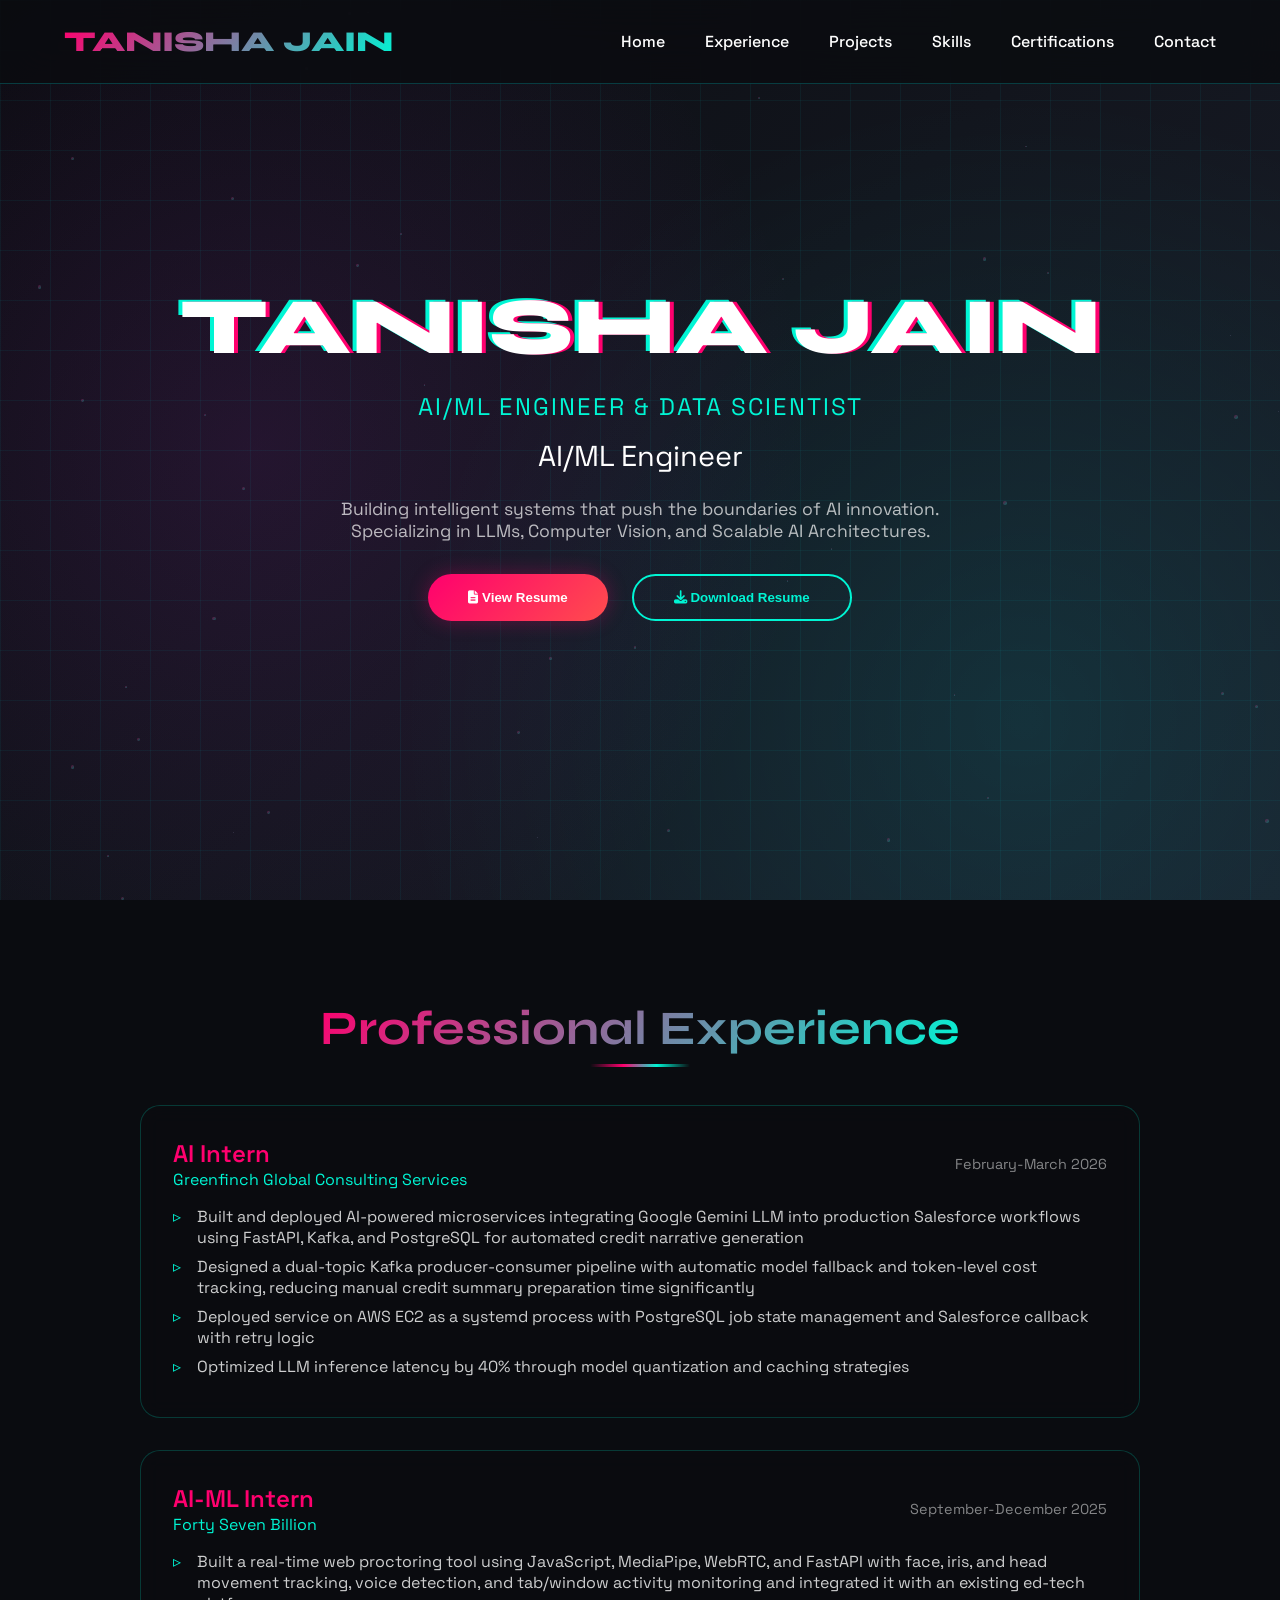
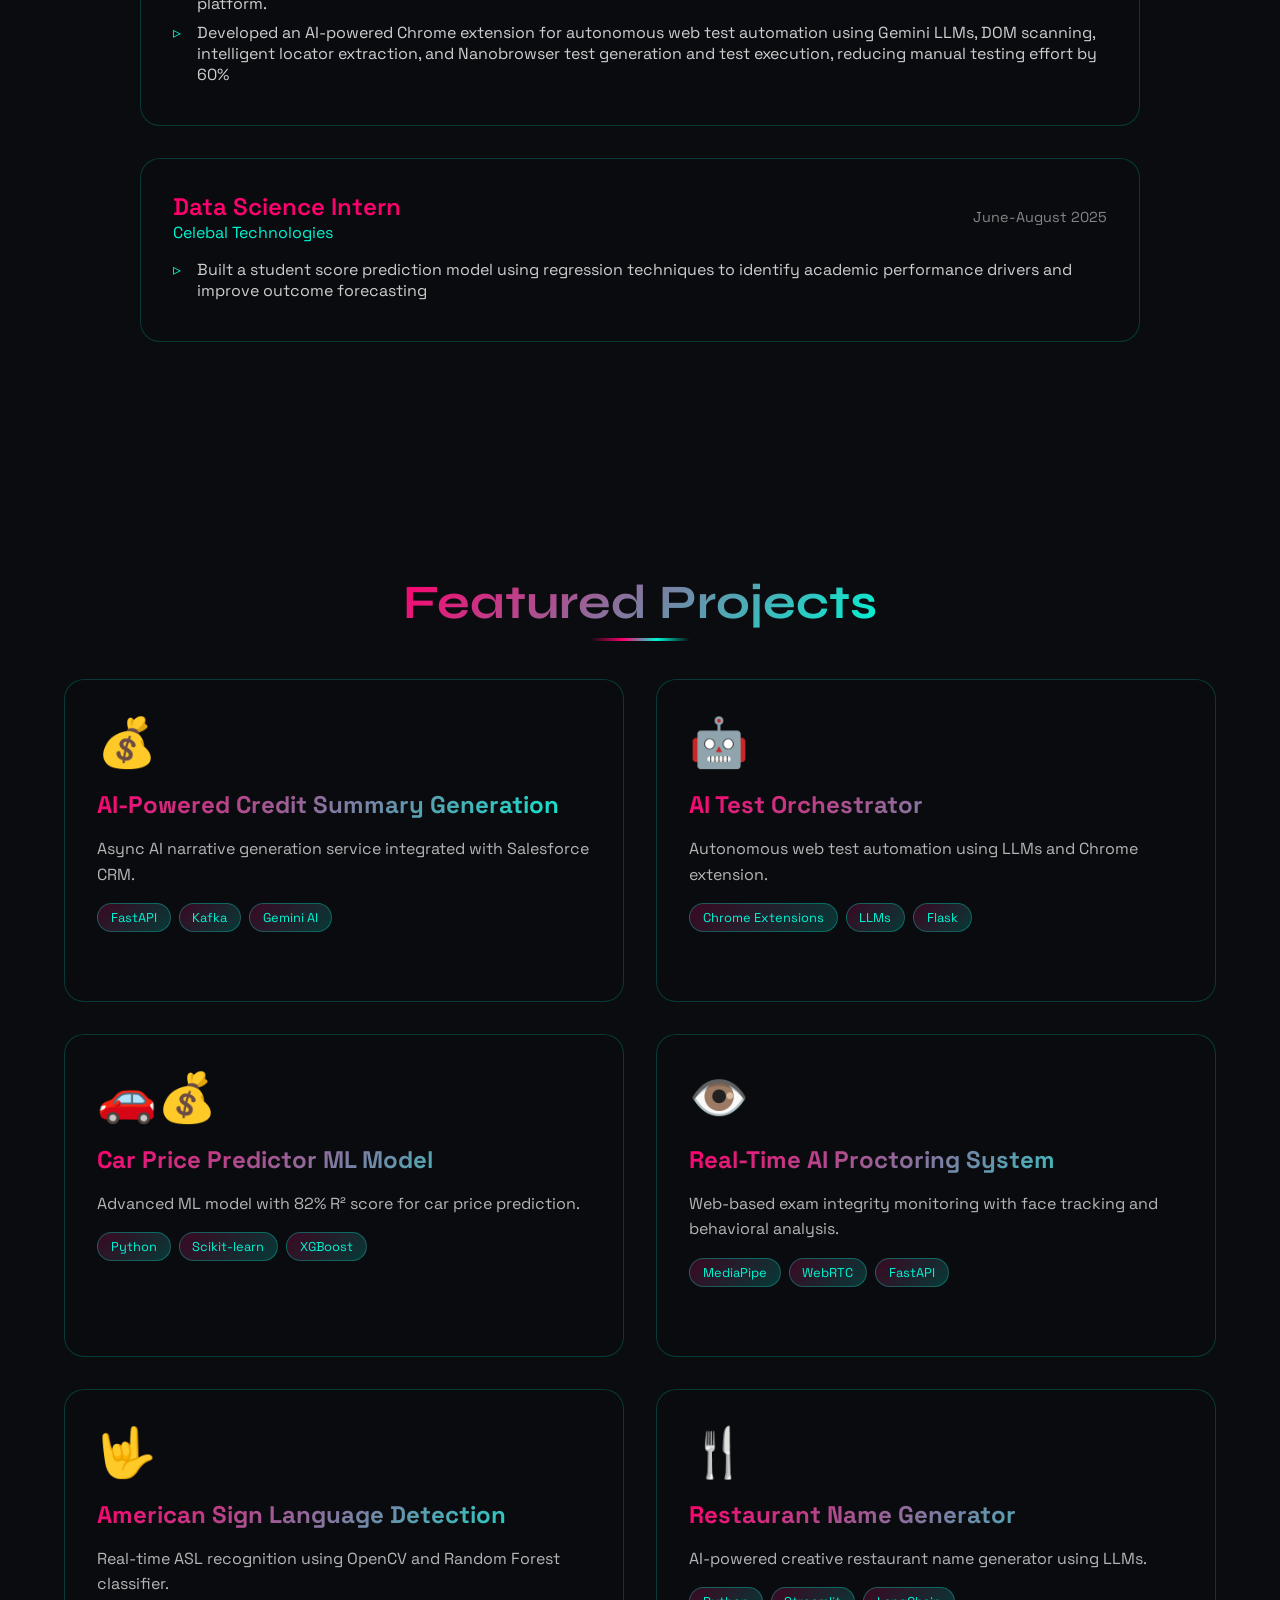
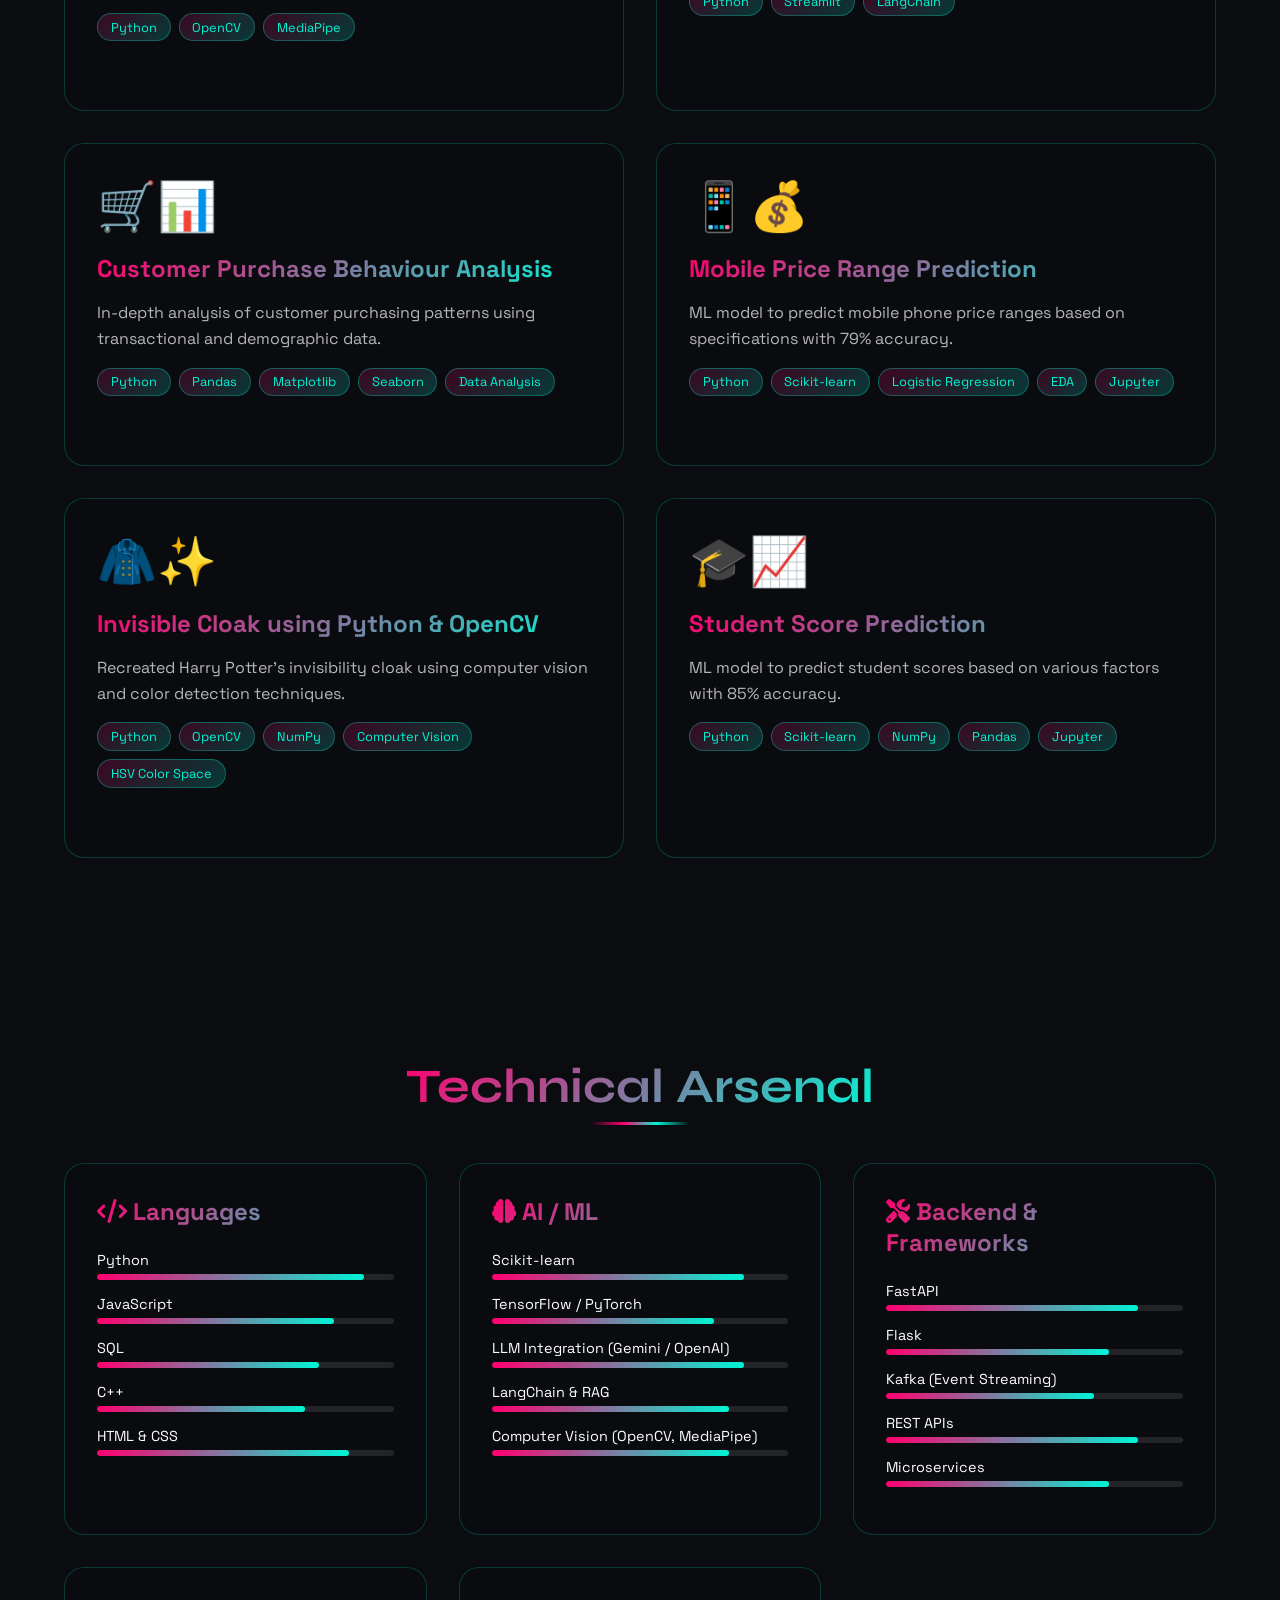
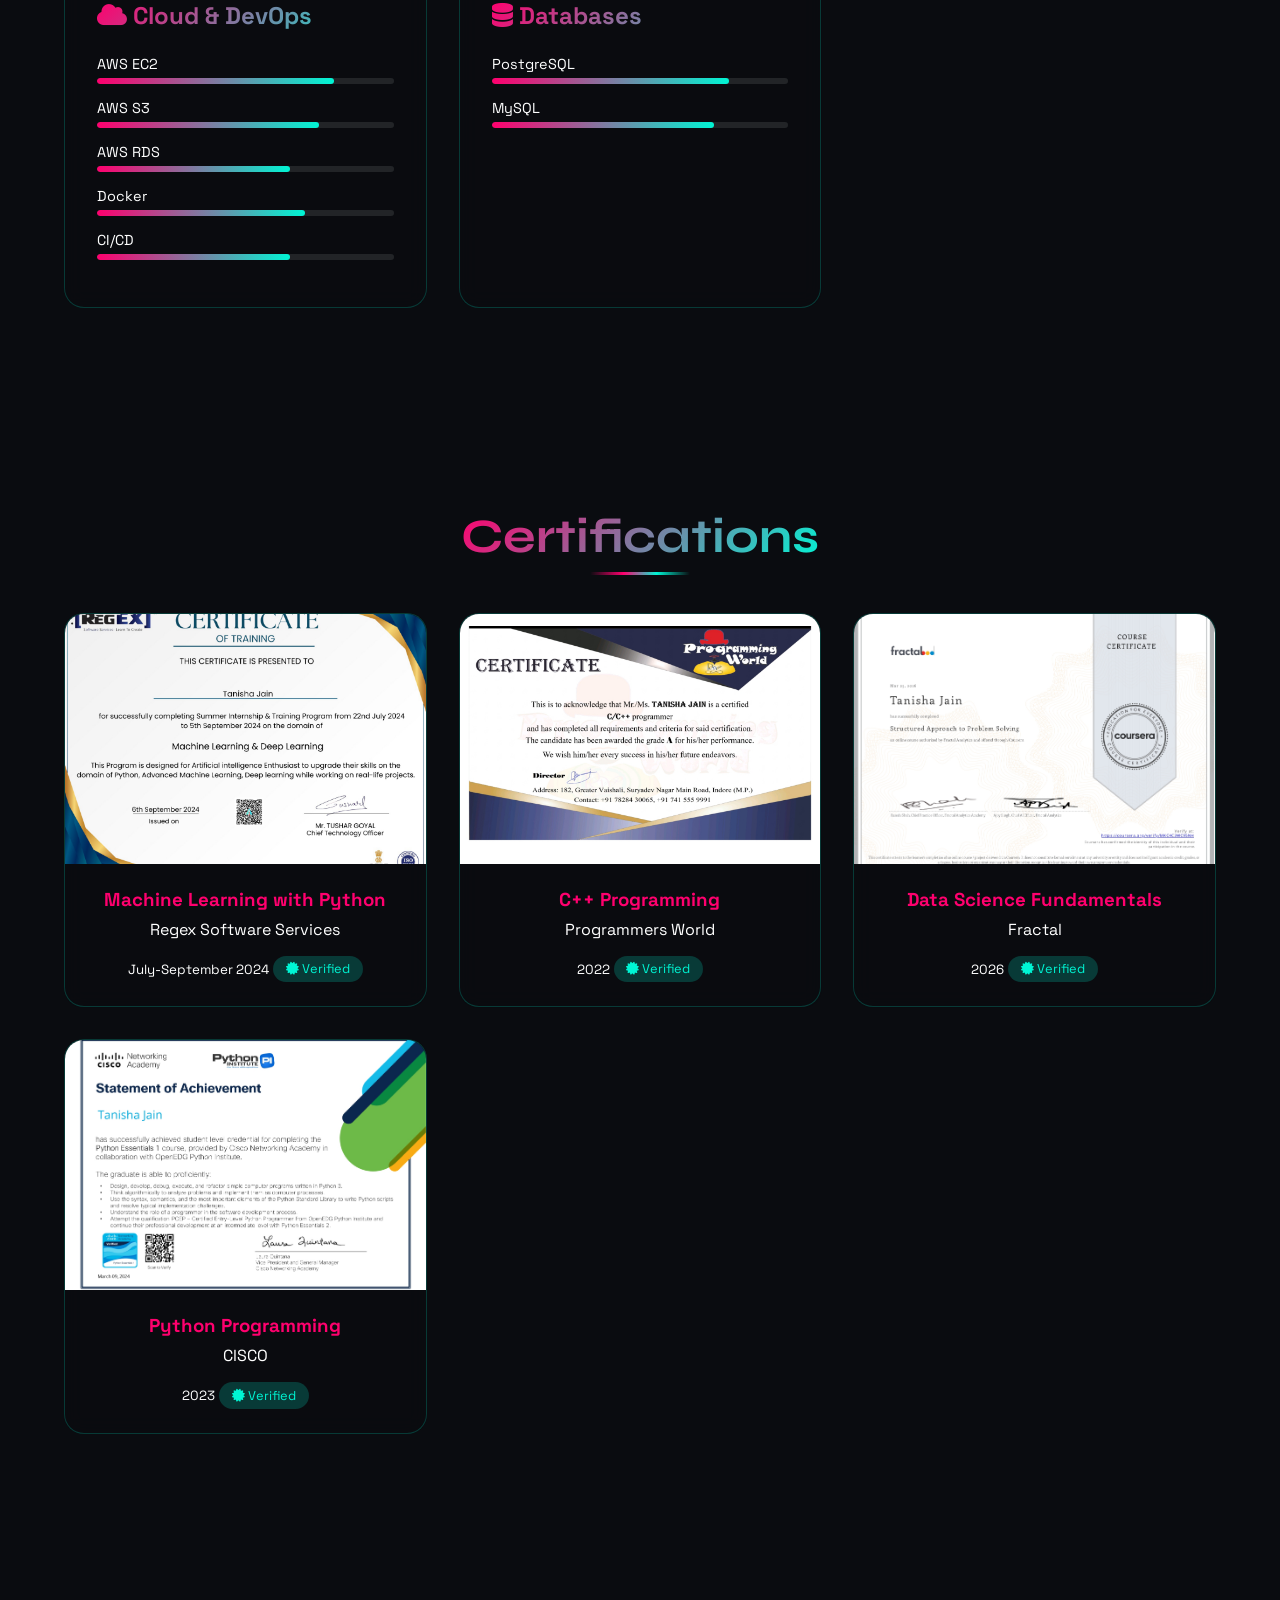
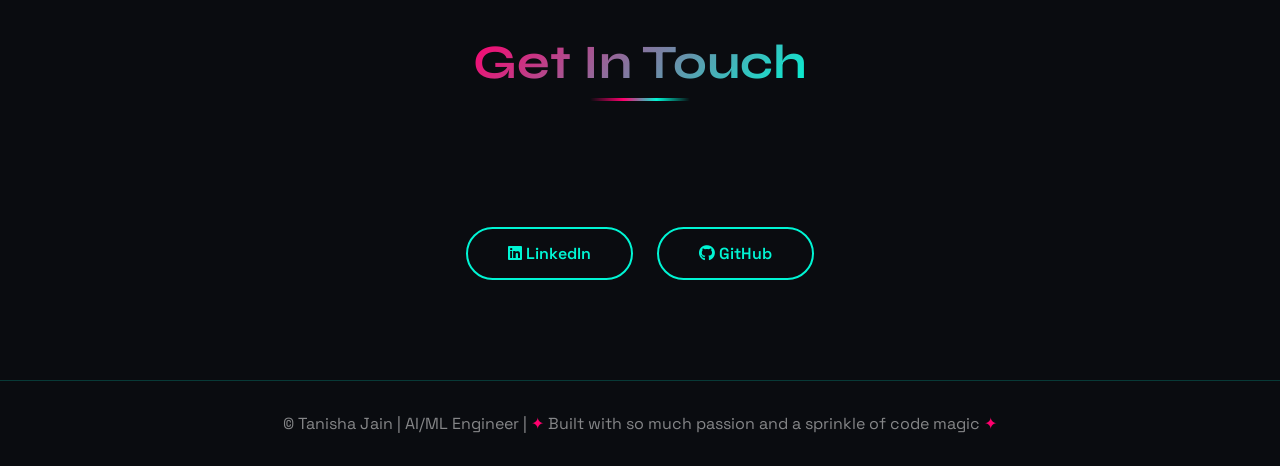
==== commit cc2a5a02: "Added More project details inthe prooject section and also improved the skill section" ====
--- a/index.html
+++ b/index.html
@@ -18,9 +18,6 @@
     <div class="grid-overlay"></div>
     <div class="particles" id="particles"></div>
 
-    <!-- Custom Cursor -->
-    <div class="cursor"></div>
-    <div class="cursor-dot"></div>
 
     <!-- Navigation -->
     <nav class="nav" id="nav">
@@ -79,6 +76,7 @@
                         token-level cost tracking, reducing manual credit summary preparation time significantly</li>
                     <li>Deployed service on AWS EC2 as a systemd process with PostgreSQL job state management and
                         Salesforce callback with retry logic</li>
+                        <li>Optimized LLM inference latency by 40% through model quantization and caching strategies</li>
                 </ul>
             </div>
 
@@ -92,9 +90,9 @@
                 </div>
                 <ul class="exp-list">
                     <li>Built a real-time web proctoring tool using JavaScript, MediaPipe, WebRTC, and FastAPI with
-                        face, iris, and head movement tracking, voice detection, and tab/window activity monitoring</li>
-                    <li>Developed an AI-powered Chrome extension for autonomous web test automation using Gemini/OpenAI
-                        LLMs, DOM scanning, intelligent locator extraction, and CodeceptJS test generation</li>
+                        face, iris, and head movement tracking, voice detection, and tab/window activity monitoring and integrated it with an existing ed-tech platform. </li>
+                    <li>Developed an AI-powered Chrome extension for autonomous web test automation using Gemini 
+                        LLMs, DOM scanning, intelligent locator extraction, and Nanobrowser test generation and test execution, reducing manual testing effort by 60%</li>
                 </ul>
             </div>
 
@@ -282,70 +280,206 @@
     <!-- Skills Section -->
     <section id="skills" class="section">
         <h2 class="section-title"><span>Technical Arsenal</span></h2>
+
         <div class="skills-container">
             <div class="skills-grid">
+
+                <!-- Languages -->
                 <div class="skill-category reveal">
                     <h3><i class="fas fa-code"></i> Languages</h3>
-                    <div class="skill-items">
-                        <span class="skill-item">Python</span>
-                        <span class="skill-item">JavaScript</span>
-                        <span class="skill-item">SQL</span>
-                        <span class="skill-item">C/C++</span>
-                        <span class="skill-item">HTML/CSS/JS</span>
-                    </div>
-                </div>
-
+                    <div class="skill-bars">
+
+                        <div class="skill-bar">
+                            <span>Python</span>
+                            <div class="bar">
+                                <div class="fill" style="width: 90%"></div>
+                            </div>
+                        </div>
+
+                        <div class="skill-bar">
+                            <span>JavaScript</span>
+                            <div class="bar">
+                                <div class="fill" style="width: 80%"></div>
+                            </div>
+                        </div>
+
+                        <div class="skill-bar">
+                            <span>SQL</span>
+                            <div class="bar">
+                                <div class="fill" style="width: 75%"></div>
+                            </div>
+                        </div>
+
+                        <div class="skill-bar">
+                            <span>C++</span>
+                            <div class="bar">
+                                <div class="fill" style="width: 70%"></div>
+                            </div>
+                        </div>
+
+                        <div class="skill-bar">
+                            <span>HTML & CSS</span>
+                            <div class="bar">
+                                <div class="fill" style="width: 85%"></div>
+                            </div>
+                        </div>
+
+                    </div>
+                </div>
+
+                <!-- AI / ML -->
                 <div class="skill-category reveal">
-                    <h3><i class="fas fa-brain"></i> AI/ML</h3>
-                    <div class="skill-items">
-                        <span class="skill-item">Scikit-learn</span>
-                        <span class="skill-item">TensorFlow</span>
-                        <span class="skill-item">PyTorch</span>
-                        <span class="skill-item">LangChain</span>
-                        <!-- <span class="skill-item"></span> -->
-                        <span class="skill-item">LLM</span>
-                        <span class="skill-item">MediaPipe</span>
-                        <span class="skill-item">Open-cv</span>
-                        <span class="skill-item">RAG</span>
-                        <span class="skill-item">AI Agents</span>
-                    </div>
-                </div>
-
+                    <h3><i class="fas fa-brain"></i> AI / ML</h3>
+                    <div class="skill-bars">
+
+                        <div class="skill-bar">
+                            <span>Scikit-learn</span>
+                            <div class="bar">
+                                <div class="fill" style="width: 85%"></div>
+                            </div>
+                        </div>
+
+                        <div class="skill-bar">
+                            <span>TensorFlow / PyTorch</span>
+                            <div class="bar">
+                                <div class="fill" style="width: 75%"></div>
+                            </div>
+                        </div>
+
+                        <div class="skill-bar">
+                            <span>LLM Integration (Gemini / OpenAI)</span>
+                            <div class="bar">
+                                <div class="fill" style="width: 85%"></div>
+                            </div>
+                        </div>
+
+                        <div class="skill-bar">
+                            <span>LangChain & RAG</span>
+                            <div class="bar">
+                                <div class="fill" style="width: 80%"></div>
+                            </div>
+                        </div>
+
+                        <div class="skill-bar">
+                            <span>Computer Vision (OpenCV, MediaPipe)</span>
+                            <div class="bar">
+                                <div class="fill" style="width: 80%"></div>
+                            </div>
+                        </div>
+
+                    </div>
+                </div>
+
+                <!-- Backend / Frameworks -->
                 <div class="skill-category reveal">
-                    <h3><i class="fas fa-tools"></i> Frameworks</h3>
-                    <div class="skill-items">
-                        <span class="skill-item">FastAPI</span>
-                        <span class="skill-item">Flask</span>
-                        <span class="skill-item">Streamlit</span>
-                        <span class="skill-item">Kafka</span>
-
-                        <span class="skill-item">WebRTC</span>
-                    </div>
-                </div>
-                <div class="skill-category reveal">
-                    <h3><i class="fas fa-database"></i>Database</h3>
-                    <div class="skill-items">
-                        <span class="skill-item">RDS</span>
-                        <span class="skill-item">MySQL</span>
-                        <span class="skill-item">PostgreSQL</span>
-
-                    </div>
-                </div>
-
+                    <h3><i class="fas fa-tools"></i> Backend & Frameworks</h3>
+                    <div class="skill-bars">
+
+                        <div class="skill-bar">
+                            <span>FastAPI</span>
+                            <div class="bar">
+                                <div class="fill" style="width: 85%"></div>
+                            </div>
+                        </div>
+
+                        <div class="skill-bar">
+                            <span>Flask</span>
+                            <div class="bar">
+                                <div class="fill" style="width: 75%"></div>
+                            </div>
+                        </div>
+
+                        <div class="skill-bar">
+                            <span>Kafka (Event Streaming)</span>
+                            <div class="bar">
+                                <div class="fill" style="width: 70%"></div>
+                            </div>
+                        </div>
+
+                        <div class="skill-bar">
+                            <span>REST APIs</span>
+                            <div class="bar">
+                                <div class="fill" style="width: 85%"></div>
+                            </div>
+                        </div>
+
+                        <div class="skill-bar">
+                            <span>Microservices</span>
+                            <div class="bar">
+                                <div class="fill" style="width: 75%"></div>
+                            </div>
+                        </div>
+
+                    </div>
+                </div>
+
+                <!-- Cloud & DevOps -->
                 <div class="skill-category reveal">
                     <h3><i class="fas fa-cloud"></i> Cloud & DevOps</h3>
-                    <div class="skill-items">
-                        <span class="skill-item">AWS EC2</span>
-                        <span class="skill-item">AWS S3</span>
-                        <span class="skill-item">Docker</span>
-                        <span class="skill-item">Git</span>
-                        <span class="skill-item">CI/CD</span>
-                    </div>
-                </div>
+                    <div class="skill-bars">
+
+                        <div class="skill-bar">
+                            <span>AWS EC2</span>
+                            <div class="bar">
+                                <div class="fill" style="width: 80%"></div>
+                            </div>
+                        </div>
+
+                        <div class="skill-bar">
+                            <span>AWS S3</span>
+                            <div class="bar">
+                                <div class="fill" style="width: 75%"></div>
+                            </div>
+                        </div>
+                        <div class="skill-bar">
+                            <span>AWS RDS</span>
+                            <div class="bar">
+                                <div class="fill" style="width: 65%"></div>
+                            </div>
+                        </div>
+
+                        <div class="skill-bar">
+                            <span>Docker</span>
+                            <div class="bar">
+                                <div class="fill" style="width: 70%"></div>
+                            </div>
+                        </div>
+
+                        <div class="skill-bar">
+                            <span>CI/CD</span>
+                            <div class="bar">
+                                <div class="fill" style="width: 65%"></div>
+                            </div>
+                        </div>
+
+                    </div>
+                </div>
+
+                <!-- Databases -->
+                <div class="skill-category reveal">
+                    <h3><i class="fas fa-database"></i> Databases</h3>
+                    <div class="skill-bars">
+
+                        <div class="skill-bar">
+                            <span>PostgreSQL</span>
+                            <div class="bar">
+                                <div class="fill" style="width: 80%"></div>
+                            </div>
+                        </div>
+
+                        <div class="skill-bar">
+                            <span>MySQL</span>
+                            <div class="bar">
+                                <div class="fill" style="width: 75%"></div>
+                            </div>
+                        </div>
+
+                    </div>
+                </div>
+
             </div>
         </div>
     </section>
-
     <!-- Certifications Section -->
     <section id="certifications" class="section">
         <h2 class="section-title"><span>Certifications</span></h2>
--- a/css/style.css
+++ b/css/style.css
@@ -19,8 +19,8 @@
     width: 100%;
     height: 100%;
     background: radial-gradient(circle at 20% 50%, rgba(156, 39, 176, 0.15) 0%, rgba(0, 0, 0, 0) 50%),
-                radial-gradient(circle at 80% 80%, rgba(0, 255, 255, 0.1) 0%, rgba(0, 0, 0, 0) 50%),
-                linear-gradient(135deg, #0a0c10 0%, #1a1e2a 100%);
+        radial-gradient(circle at 80% 80%, rgba(0, 255, 255, 0.1) 0%, rgba(0, 0, 0, 0) 50%),
+        linear-gradient(135deg, #0a0c10 0%, #1a1e2a 100%);
     z-index: -2;
 }
 
@@ -31,7 +31,7 @@
     left: 0;
     width: 100%;
     height: 100%;
-    background-image: 
+    background-image:
         linear-gradient(rgba(0, 255, 255, 0.05) 1px, transparent 1px),
         linear-gradient(90deg, rgba(0, 255, 255, 0.05) 1px, transparent 1px);
     background-size: 50px 50px;
@@ -40,8 +40,13 @@
 }
 
 @keyframes gridMove {
-    0% { transform: translate(0, 0); }
-    100% { transform: translate(50px, 50px); }
+    0% {
+        transform: translate(0, 0);
+    }
+
+    100% {
+        transform: translate(50px, 50px);
+    }
 }
 
 /* Floating Particles */
@@ -64,36 +69,18 @@
 }
 
 @keyframes floatParticle {
-    0%, 100% { transform: translateY(0) rotate(0deg); }
-    50% { transform: translateY(-100px) rotate(180deg); }
-}
-
-/* Custom Cursor */
-.cursor {
-    width: 30px;
-    height: 30px;
-    border: 2px solid #ff006e;
-    border-radius: 50%;
-    position: fixed;
-    pointer-events: none;
-    z-index: 9999;
-    transition: 0.1s;
-    transform: translate(-50%, -50%);
-    box-shadow: 0 0 20px rgba(255, 0, 110, 0.5);
-}
-
-.cursor-dot {
-    width: 5px;
-    height: 5px;
-    background: #00f5d4;
-    border-radius: 50%;
-    position: fixed;
-    pointer-events: none;
-    z-index: 9999;
-    transition: 0.05s;
-    transform: translate(-50%, -50%);
-    box-shadow: 0 0 10px #00f5d4;
-}
+
+    0%,
+    100% {
+        transform: translateY(0) rotate(0deg);
+    }
+
+    50% {
+        transform: translateY(-100px) rotate(180deg);
+    }
+}
+
+
 
 /* Navigation */
 .nav {
@@ -130,8 +117,15 @@
 }
 
 @keyframes gradientShift {
-    0%, 100% { background-position: 0% 50%; }
-    50% { background-position: 100% 50%; }
+
+    0%,
+    100% {
+        background-position: 0% 50%;
+    }
+
+    50% {
+        background-position: 100% 50%;
+    }
 }
 
 .nav-links {
@@ -196,6 +190,7 @@
         opacity: 0;
         transform: translateY(30px);
     }
+
     to {
         opacity: 1;
         transform: translateY(0);
@@ -213,10 +208,23 @@
 }
 
 @keyframes glitch {
-    0%, 100% { text-shadow: 0.05em 0 0 #ff006e, -0.05em -0.025em 0 #00f5d4; }
-    25% { text-shadow: -0.05em 0 0 #ff006e, 0.05em 0.025em 0 #00f5d4; }
-    50% { text-shadow: 0.05em 0.025em 0 #ff006e, -0.05em 0 0 #00f5d4; }
-    75% { text-shadow: -0.05em 0.025em 0 #ff006e, 0.05em 0 0 #00f5d4; }
+
+    0%,
+    100% {
+        text-shadow: 0.05em 0 0 #ff006e, -0.05em -0.025em 0 #00f5d4;
+    }
+
+    25% {
+        text-shadow: -0.05em 0 0 #ff006e, 0.05em 0.025em 0 #00f5d4;
+    }
+
+    50% {
+        text-shadow: 0.05em 0.025em 0 #ff006e, -0.05em 0 0 #00f5d4;
+    }
+
+    75% {
+        text-shadow: -0.05em 0.025em 0 #ff006e, 0.05em 0 0 #00f5d4;
+    }
 }
 
 .hero-subtitle {
@@ -426,8 +434,15 @@
 }
 
 @keyframes glowPulse {
-    0%, 100% { box-shadow: 0 0 5px rgba(0, 245, 212, 0.2); }
-    50% { box-shadow: 0 0 20px rgba(0, 245, 212, 0.5); }
+
+    0%,
+    100% {
+        box-shadow: 0 0 5px rgba(0, 245, 212, 0.2);
+    }
+
+    50% {
+        box-shadow: 0 0 20px rgba(0, 245, 212, 0.5);
+    }
 }
 
 .project-card::after {
@@ -460,8 +475,15 @@
 }
 
 @keyframes float {
-    0%, 100% { transform: translateY(0); }
-    50% { transform: translateY(-10px); }
+
+    0%,
+    100% {
+        transform: translateY(0);
+    }
+
+    50% {
+        transform: translateY(-10px);
+    }
 }
 
 .project-title {
@@ -790,8 +812,13 @@
 }
 
 @keyframes fadeIn {
-    from { opacity: 0; }
-    to { opacity: 1; }
+    from {
+        opacity: 0;
+    }
+
+    to {
+        opacity: 1;
+    }
 }
 
 .modal-content {
@@ -803,7 +830,7 @@
     padding: 5px;
 }
 
-.modal-content > *:not(button) {
+.modal-content>*:not(button) {
     background: #0a0c10;
     border-radius: 16px;
 }
@@ -1049,8 +1076,39 @@
         align-items: center;
     }
 
-    .btn-primary, .btn-secondary {
+    .btn-primary,
+    .btn-secondary {
         width: 100%;
         text-align: center;
     }
+}
+
+.skill-bars {
+    margin-top: 15px;
+}
+
+.skill-bar {
+    margin-bottom: 15px;
+}
+
+.skill-bar span {
+    font-size: 0.9rem;
+    margin-bottom: 5px;
+    display: block;
+    color: #fff;
+}
+
+.bar {
+    width: 100%;
+    height: 6px;
+    background: rgba(255, 255, 255, 0.1);
+    border-radius: 10px;
+    overflow: hidden;
+}
+
+.fill {
+    height: 100%;
+    background: linear-gradient(90deg, #ff006e, #00f5d4);
+    border-radius: 10px;
+    transition: width 1s ease;
 }
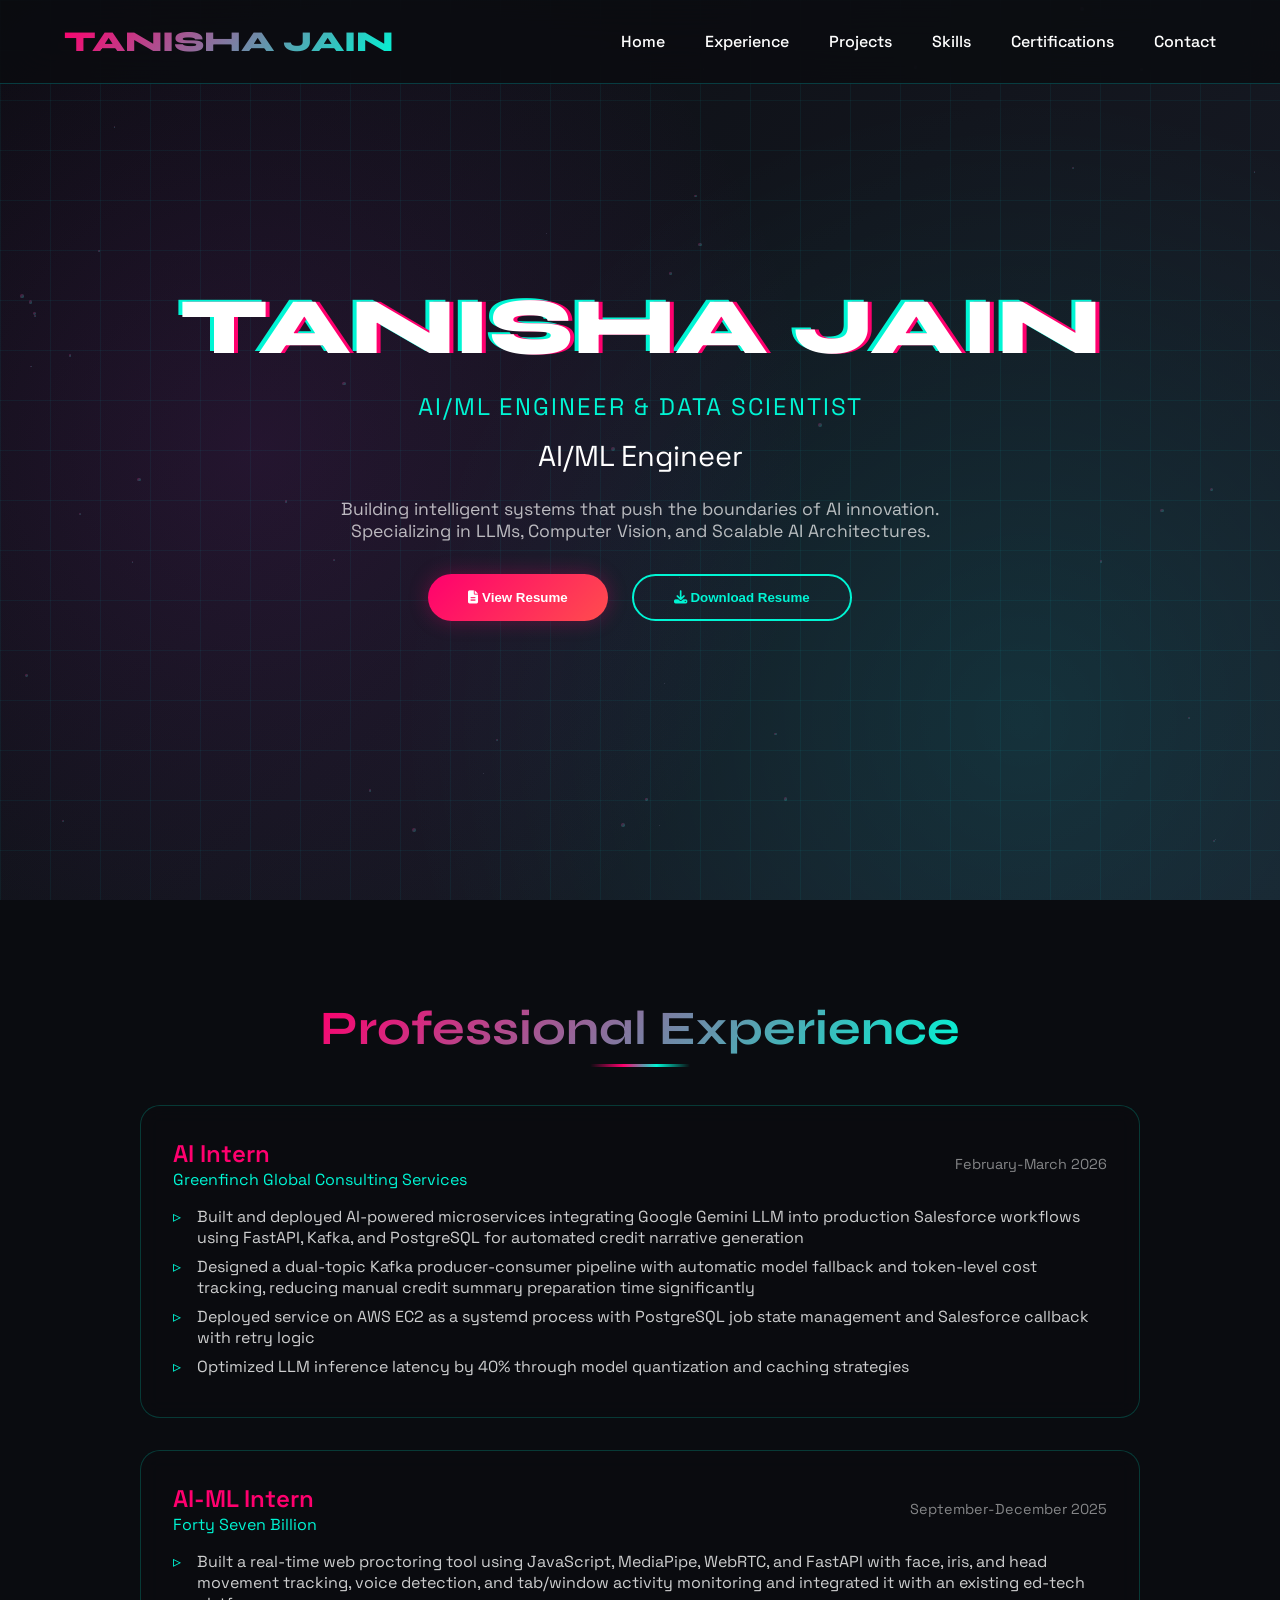
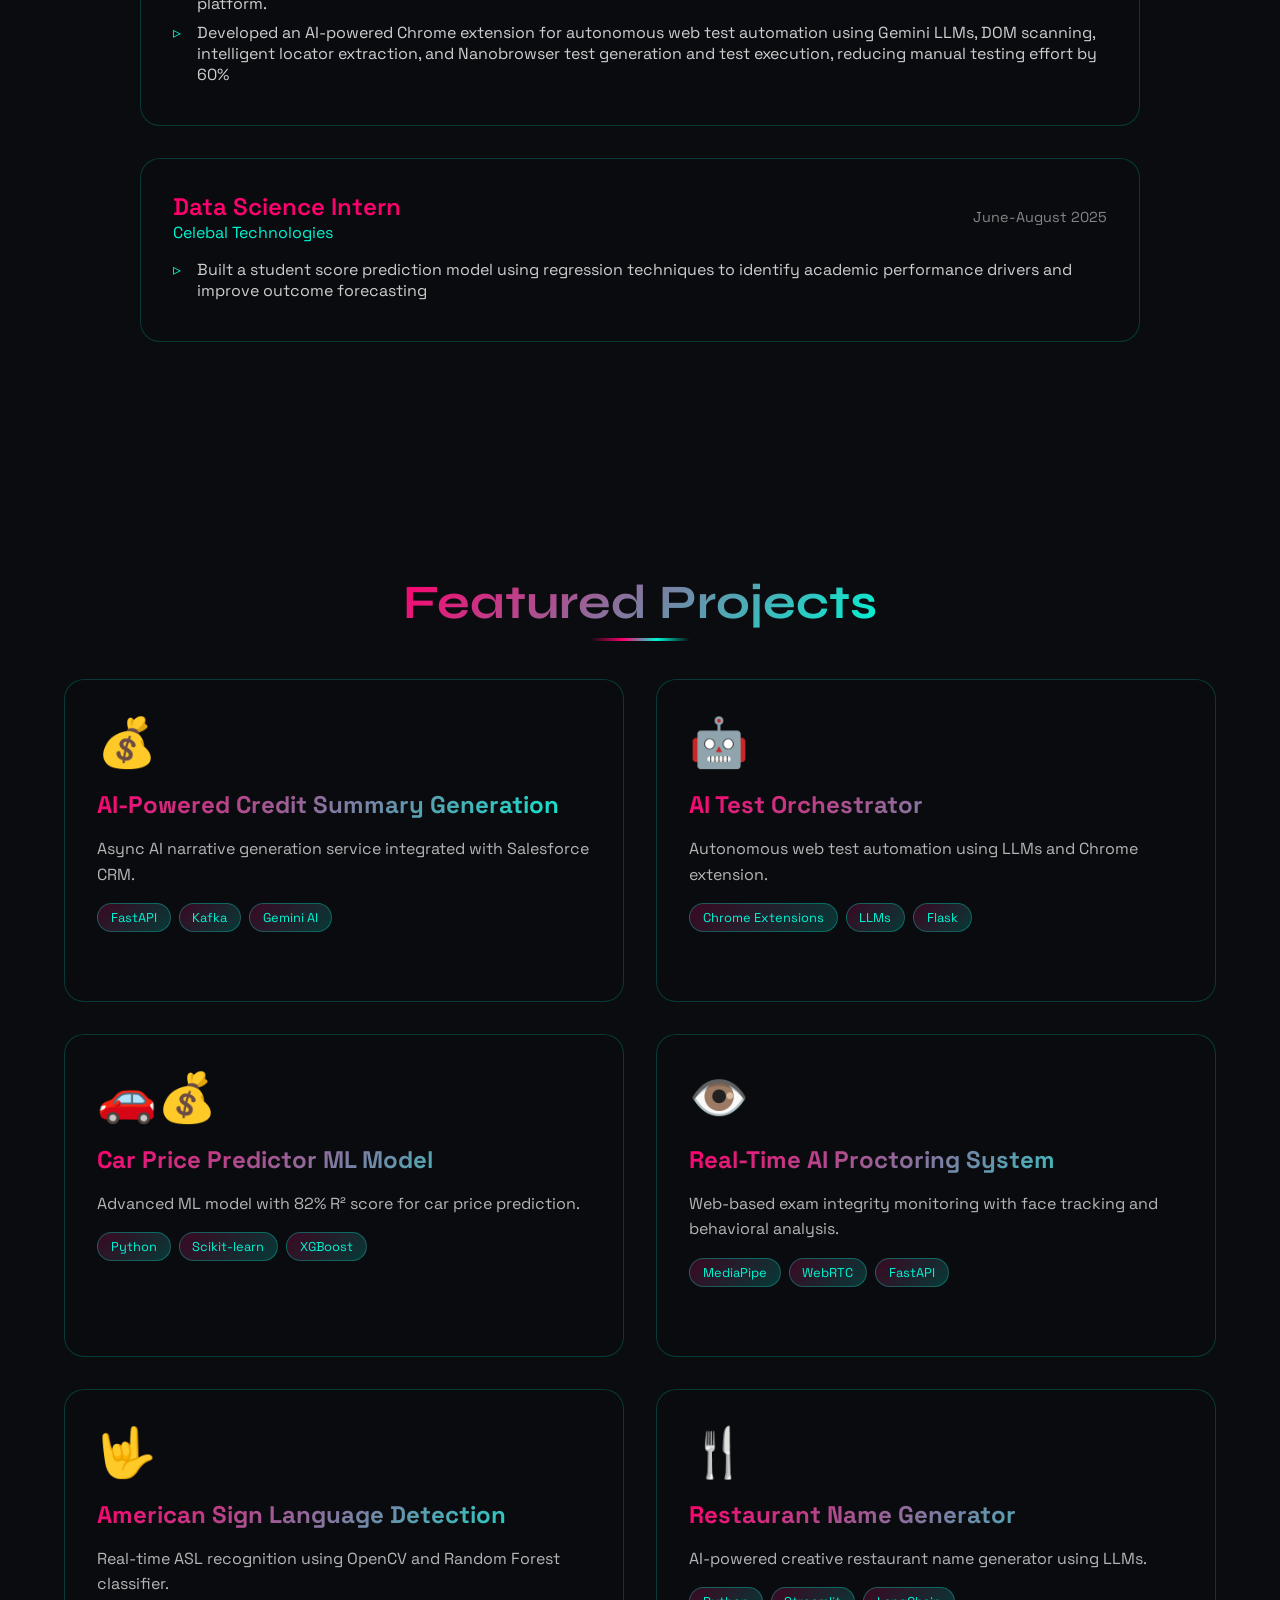
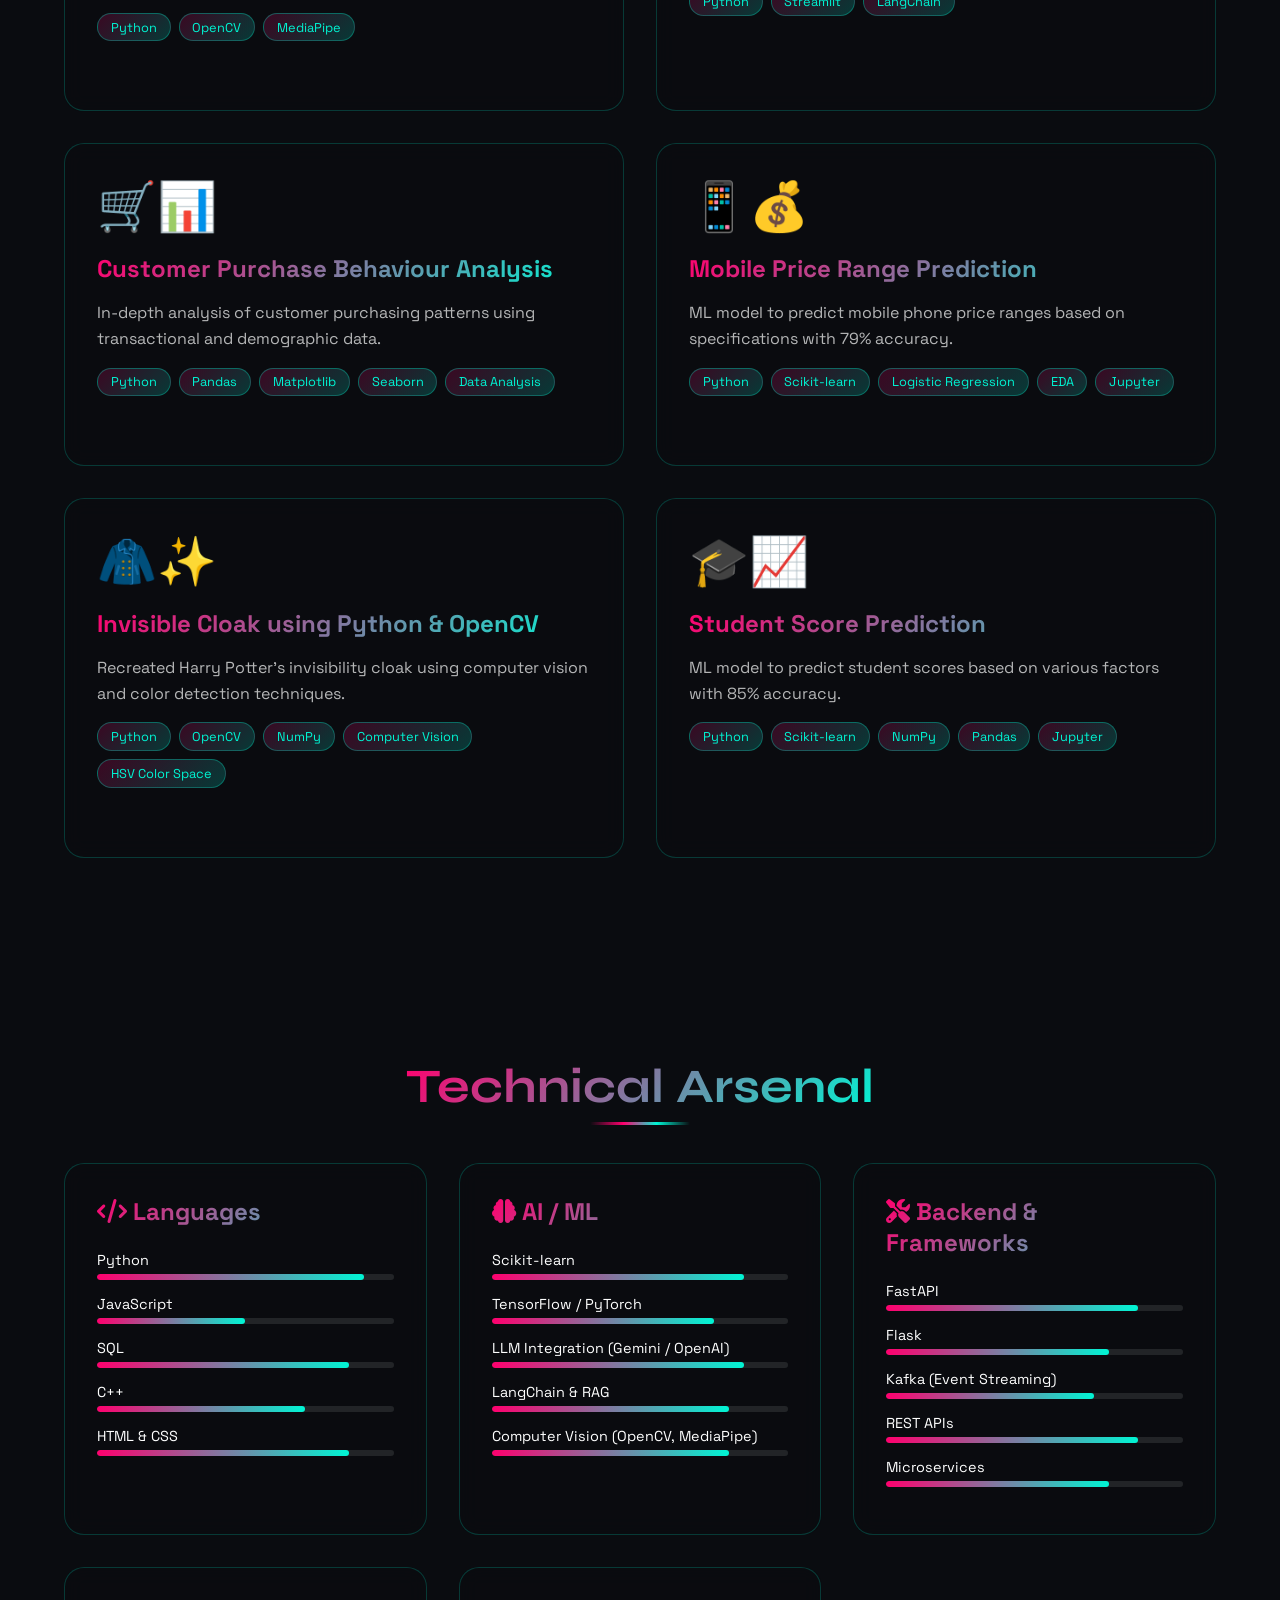
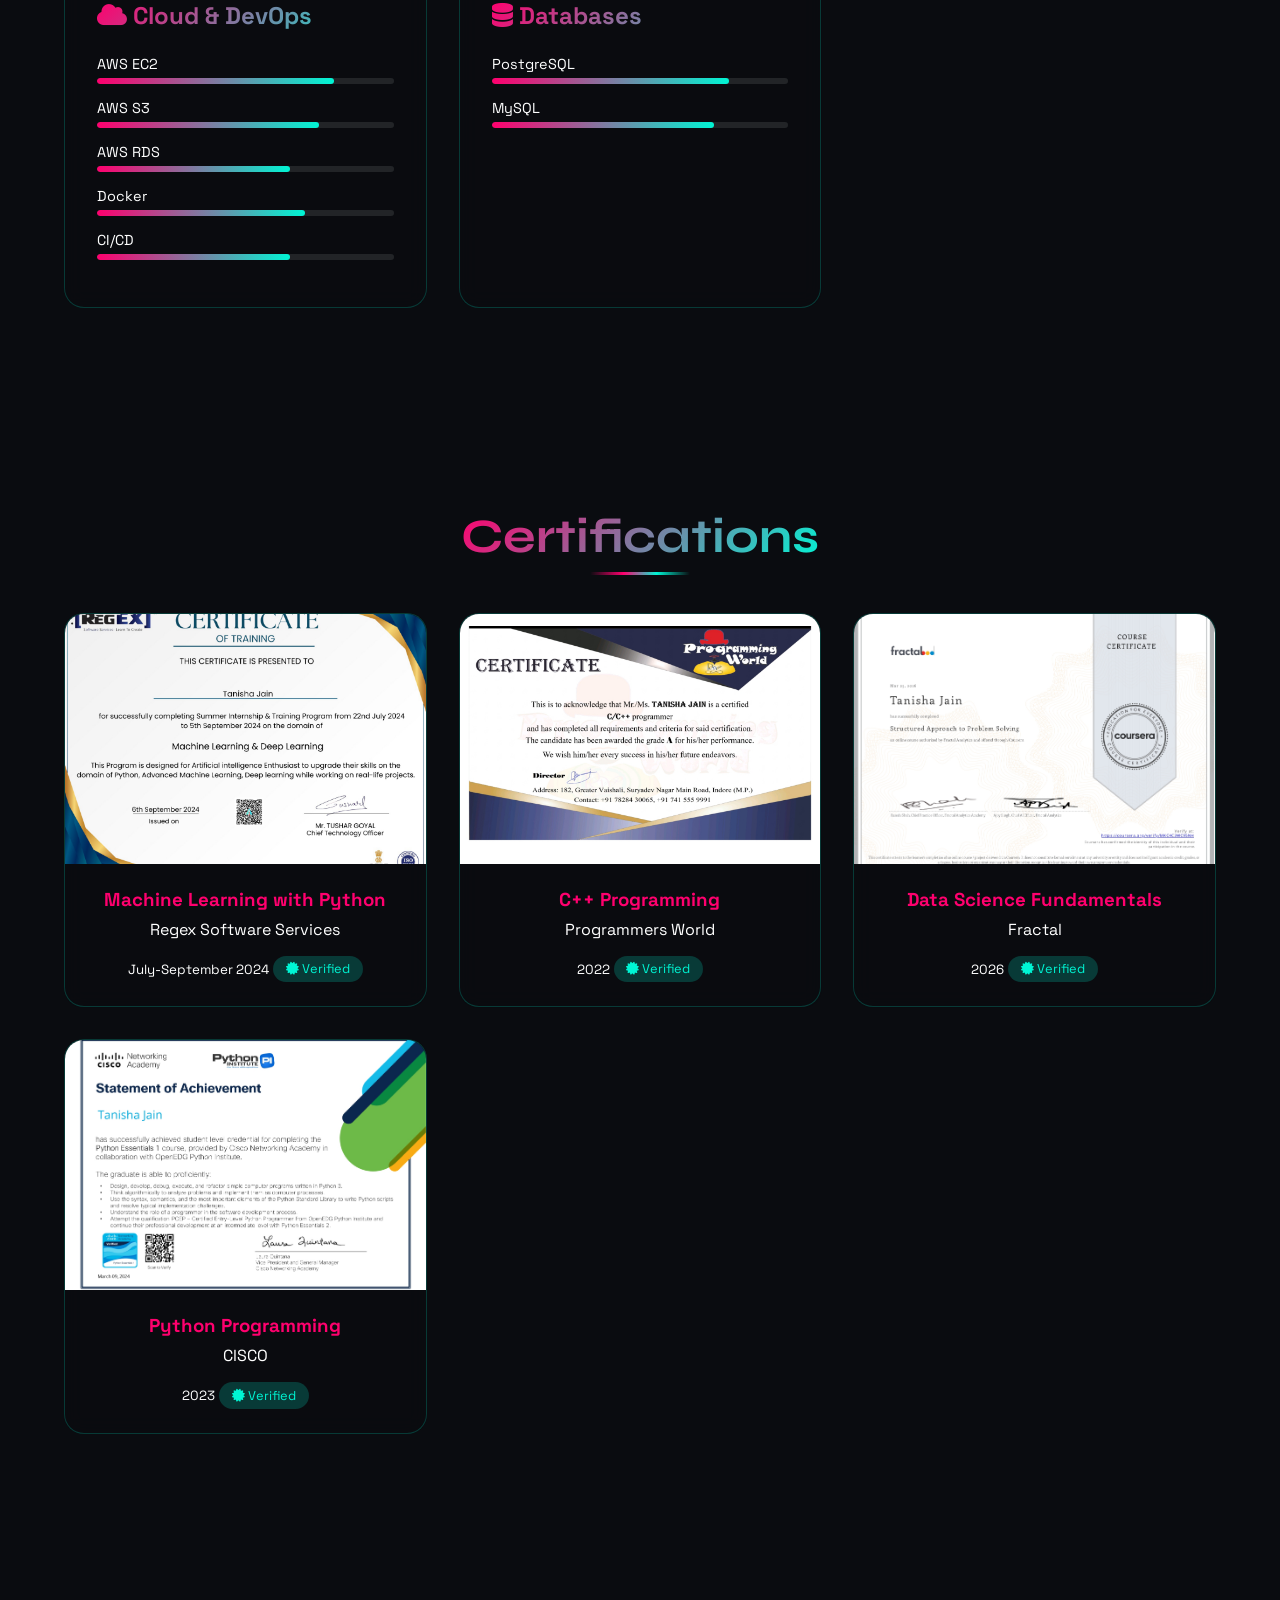
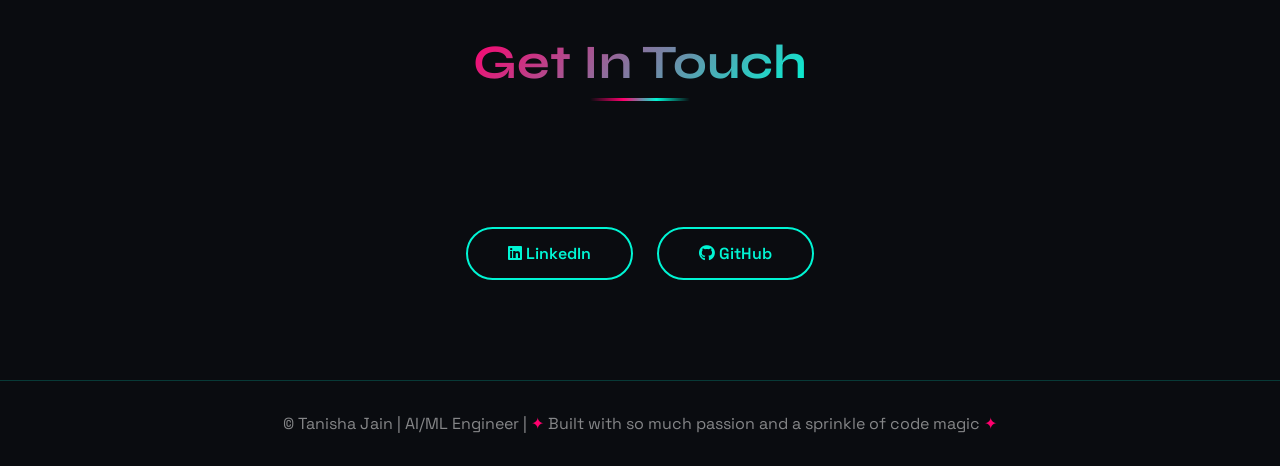
==== commit cc89691e: "Changed the skill section" ====
--- a/index.html
+++ b/index.html
@@ -299,14 +299,14 @@
                         <div class="skill-bar">
                             <span>JavaScript</span>
                             <div class="bar">
-                                <div class="fill" style="width: 80%"></div>
+                                <div class="fill" style="width: 50%"></div>
                             </div>
                         </div>
 
                         <div class="skill-bar">
                             <span>SQL</span>
                             <div class="bar">
-                                <div class="fill" style="width: 75%"></div>
+                                <div class="fill" style="width: 85%"></div>
                             </div>
                         </div>
 
